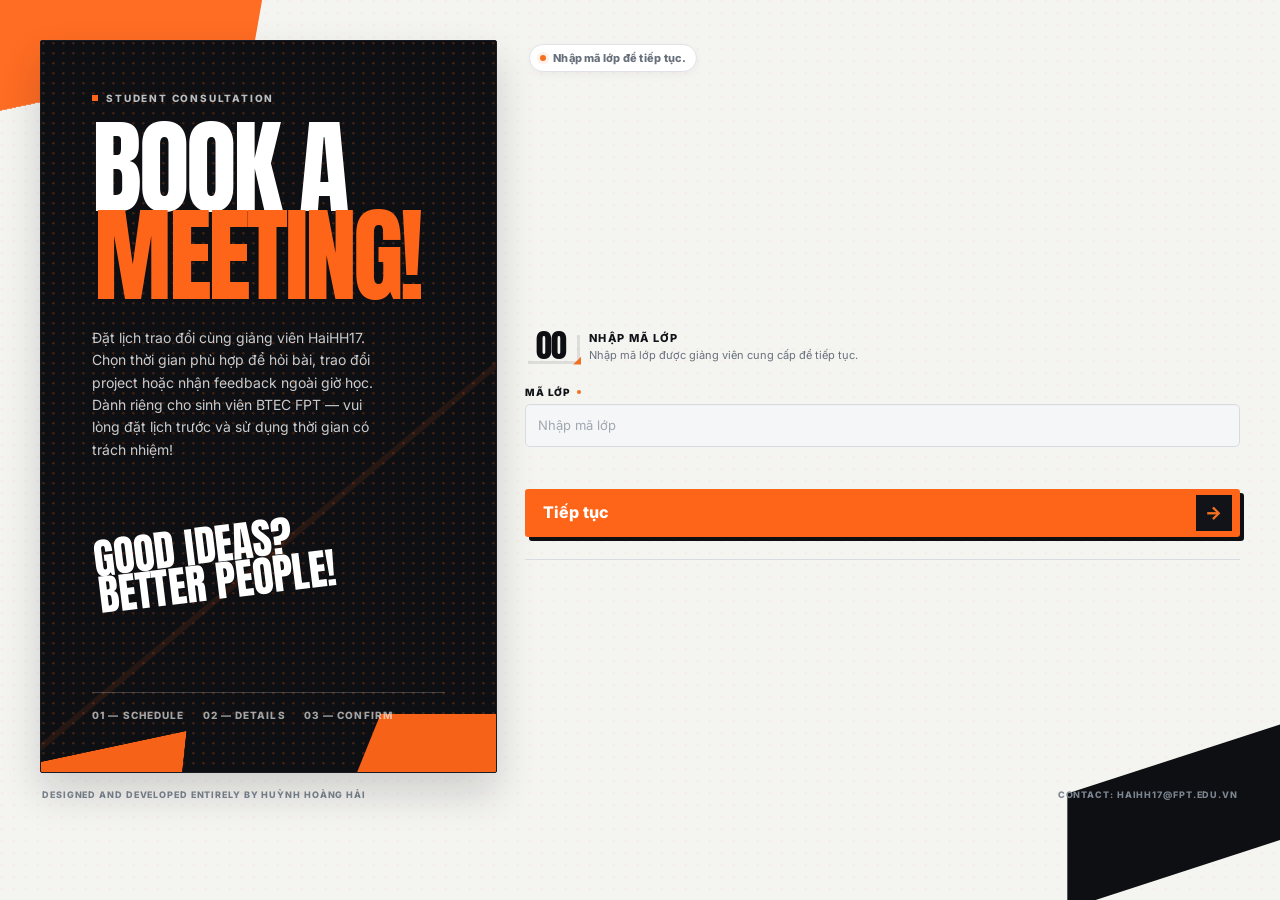
==== index.html @ ef89b845 "index.html" ====
<!DOCTYPE html>
<html lang="vi">
<head>
  <meta charset="UTF-8">
  <meta name="viewport" content="width=device-width, initial-scale=1.0">
  <title>Student Meeting Booking</title>
  <link rel="stylesheet" href="./css/style.css">
</head>

<body>
  <div class="app">
    <div class="container">

      <header class="header">
        <div class="header-main">
          <div class="eyebrow">Student Consultation</div>

          <h1 class="title">
            Book a
            <span>Meeting!</span>
          </h1>

          <p class="subtitle">
            Đặt lịch trao đổi cùng giảng viên HaiHH17.
            Chọn thời gian phù hợp để hỏi bài, trao đổi project hoặc nhận feedback ngoài giờ học.
            Dành riêng cho sinh viên BTEC FPT — vui lòng đặt lịch trước và sử dụng thời gian có trách nhiệm!
          </p>
        </div>

        <div class="header-meta">
          <span>01 — SCHEDULE</span>
          <span>02 — DETAILS</span>
          <span>03 — CONFIRM</span>
        </div>
      </header>

      <div class="status-bar">
        <div id="status" class="status-message">
          Nhập mã lớp để tiếp tục.
        </div>

        <div id="error" class="error hidden"></div>
      </div>

      <section id="classGate" class="section">
        <div class="section-heading">
          <div class="section-number">00</div>

          <div>
            <div class="section-label">Nhập mã lớp</div>
            <div class="section-helper">
              Nhập mã lớp được giảng viên cung cấp để tiếp tục.
            </div>
          </div>
        </div>

        <form id="classCodeForm">
          <div class="form-group">
            <label for="classCodeInput">Mã lớp</label>

            <input
              id="classCodeInput"
              type="text"
              placeholder="Nhập mã lớp"
              autocomplete="off"
              autocapitalize="characters"
              spellcheck="false"
              required
            >

            <div
              id="classCodeError"
              class="field-error"
            ></div>
          </div>

          <button
            id="classCodeButton"
            class="confirm-button"
            type="submit"
          >
            Tiếp tục
            <span aria-hidden="true">→</span>
          </button>
        </form>
      </section>

      <main class="booking-flow hidden">

        <section class="section">
          <div class="section-heading">
            <div class="section-number">01</div>

            <div>
              <div class="section-label">Chọn tháng</div>
              <div class="section-helper">
                Chọn tháng bạn muốn đặt lịch.
              </div>
            </div>
          </div>

          <div id="monthOptions" class="options"></div>
        </section>

        <section id="weekdaySection" class="section hidden">
          <div class="section-heading">
            <div class="section-number">02</div>

            <div>
              <div class="section-label">Chọn thứ</div>
              <div class="section-helper">
                Chọn ngày trong tuần phù hợp.
              </div>
            </div>
          </div>

          <div id="weekdayOptions" class="options"></div>
        </section>

        <section id="dateSection" class="section hidden">
          <div class="section-heading">
            <div class="section-number">03</div>

            <div>
              <div class="section-label">Chọn ngày</div>
              <div class="section-helper">
                Chọn ngày meeting.
              </div>
            </div>
          </div>

          <div id="dateOptions" class="dates"></div>
        </section>

        <section id="timeSection" class="section hidden">
          <div class="section-heading">
            <div class="section-number">04</div>

            <div>
              <div class="section-label">Chọn khung giờ</div>
              <div class="section-helper">
                Chọn một khung giờ còn trống.
              </div>
            </div>
          </div>

          <div id="timeOptions" class="times"></div>
        </section>

        <section
          id="summarySection"
          class="section summary-section hidden"
        >
          <div class="section-heading">
            <div class="section-number">✓</div>

            <div>
              <div class="section-label">Xác nhận thời gian</div>
              <div class="section-helper">
                Kiểm tra lại lịch trước khi tiếp tục.
              </div>
            </div>
          </div>

          <div class="summary summary-highlight">
            <div class="summary-title">
              Lịch meeting đã chọn
            </div>

            <div
              id="summaryValue"
              class="summary-value"
            ></div>
          </div>
        </section>

        <section id="studentSection" class="section hidden">
          <div class="section-heading">
            <div class="section-number">05</div>

            <div>
              <div class="section-label">Thông tin của bạn</div>
              <div class="section-helper">
                Điền thông tin để xác nhận booking.
              </div>
            </div>
          </div>

          <form id="bookingForm">

            <div class="form-group">
              <label for="studentName">Họ và tên</label>

              <input
                id="studentName"
                name="studentName"
                type="text"
                placeholder="Nhập họ và tên"
                autocomplete="name"
                required
              >

              <div
                id="nameError"
                class="field-error"
              ></div>
            </div>

            <div class="form-group">
              <label for="studentMssv">MSSV</label>

              <input
                id="studentMssv"
                name="studentMssv"
                type="text"
                placeholder="Nhập mã số sinh viên"
                autocomplete="off"
                required
              >

              <div
                id="mssvError"
                class="field-error"
              ></div>
            </div>

            <div class="form-group">
              <label for="studentEmail">Email</label>

              <input
                id="studentEmail"
                name="studentEmail"
                type="email"
                placeholder="example@email.com"
                autocomplete="email"
                required
              >

              <div
                id="emailError"
                class="field-error"
              ></div>
            </div>

            <div class="form-group">
              <label for="studentTopic">
                Bạn muốn trao đổi gì?
              </label>

              <textarea
                id="studentTopic"
                name="studentTopic"
                rows="4"
                placeholder="Ví dụ: Em muốn hỏi về concept, layout hoặc feedback Assignment 2."
                required
              ></textarea>

              <div
                id="topicError"
                class="field-error"
              ></div>
            </div>

<details id="privacyNotice" class="privacy-notice">
  <summary>
    Đọc Thông báo quyền riêng tư
  </summary>

  <div class="privacy-notice-content">
    <p>
      <strong>Người chịu trách nhiệm:</strong>
      Huỳnh Hoàng Hải
    </p>

    <p>
      <strong>Email:</strong>
      HaiHH17@fe.edu.vn
    </p>

    <p>
      <strong>Mục đích:</strong>
      Tiếp nhận, quản lý và thực hiện lịch trao đổi học thuật.
    </p>

    <p>
      <strong>Dữ liệu xử lý:</strong>
      Họ tên, MSSV, email, nội dung trao đổi,
      thông tin lịch hẹn và dữ liệu booking liên quan.
    </p>

    <p>
      <strong>Nền tảng:</strong>
      GitHub Pages, Google Apps Script,
      Google Sheets, Google Calendar và Google Meet.
    </p>

    <p>
      <strong>Thời hạn lưu trữ:</strong>
      06 tháng kể từ thời điểm meeting kết thúc
      hoặc booking bị hủy.
    </p>

    <p>
      Sinh viên có quyền yêu cầu truy cập,
      chỉnh sửa, xóa hoặc thực hiện các quyền
      dữ liệu cá nhân theo quy định pháp luật.
    </p>

    <p>
      Liên hệ:
      <a href="mailto:HaiHH17@fe.edu.vn">
        HaiHH17@fe.edu.vn
      </a>
    </p>
  </div>
</details>

<div class="consent-group">

  <label for="processingConsent">
    <input
      type="checkbox"
      id="processingConsent"
      name="processingConsent"
      required
    >

    Em đã đọc Thông báo quyền riêng tư và
    đồng ý để thầy Hải xử lý dữ liệu
    cá nhân nhằm tiếp nhận, quản lý và thực hiện
    yêu cầu đặt lịch.
  </label>

  <div
    id="processingConsentError"
    class="field-error"
  ></div>

  <label for="calendarInviteConsent">
    <input
      type="checkbox"
      id="calendarInviteConsent"
      name="calendarInviteConsent"
    >

    Em đồng ý nhận email lời mời lịch họp
    qua Google Calendar.
    (Không bắt buộc)
  </label>

</div>

            <button
              id="confirmButton"
              class="confirm-button"
              type="submit"
              disabled
            >
              Xác nhận booking
              <span aria-hidden="true">→</span>
            </button>

            <div
              id="formMessage"
              class="form-message"
            ></div>
          </form>
        </section>

      </main>

      <footer class="page-footer">
        <span>
          Designed and developed entirely by Huỳnh Hoàng Hải
        </span>

        <span>
          Contact: HaiHH17@fpt.edu.vn
        </span>
      </footer>

    </div>
  </div>

  <script src="./js/api.js"></script>
  <script src="./js/app.js"></script>
</body>
</html>
---- css/style.css ----
@import url("https://fonts.googleapis.com/css2?family=Anton&family=Inter:wght@400;500;600;700;800&display=swap");

:root {
  --font-body: "Inter", Arial, Helvetica, sans-serif;
  --font-display: "Anton", Impact, "Arial Narrow Bold", Arial, sans-serif;
}

body {
  font-family: var(--font-body) !important;
  font-synthesis: none;
}

.header .title,
.header .subtitle::after,
.section-number,
.success-hero::after,
.success-title {
  font-family: var(--font-display) !important;
  font-synthesis: none;
}

.header .title {
  font-weight: 400 !important;
  font-stretch: normal;
}

.header .subtitle::after,
.success-hero::after,
.success-title {
  font-weight: 400 !important;
  font-stretch: normal;
}

* {
  box-sizing: border-box;
}

:root {
  --bg: #f4f4f1;
  --surface: #ffffff;
  --surface-soft: #f0f1f2;
  --text: #171b22;
  --text-strong: #111318;
  --muted: #68707c;
  --border: #dfe3e8;
  --border-strong: #b9c0c9;
  --primary: #f36f21;
  --primary-dark: #d95b12;
  --primary-soft: #fff1e7;
  --success: #16805b;
  --danger: #b42318;
  --radius-sm: 8px;
  --radius-md: 12px;
  --radius-lg: 16px;
  --shadow-sm: 0 2px 10px rgba(17, 19, 24, 0.05);
}

html {
  min-width: 320px;
  scroll-behavior: smooth;
}

body {
  margin: 0;
  min-width: 320px;
  font-family: Arial, Helvetica, sans-serif;
  background: var(--bg);
  color: var(--text);
  -webkit-font-smoothing: antialiased;
  text-rendering: optimizeLegibility;
}

button,
input,
textarea {
  font: inherit;
}

button,
a {
  -webkit-tap-highlight-color: transparent;
}

.app {
  min-height: 100vh;
  padding: clamp(28px, 5vw, 56px) 20px;
}

.container {
  width: min(760px, 100%);
  margin: 0 auto;
}

.header {
  margin-bottom: 28px;
}

.eyebrow {
  display: inline-flex;
  align-items: center;
  gap: 8px;
  margin-bottom: 8px;
  font-size: 11px;
  font-weight: 800;
  letter-spacing: 0.14em;
  line-height: 1.2;
  text-transform: uppercase;
  color: var(--muted);
}

.eyebrow::before {
  content: "";
  width: 7px;
  height: 7px;
  display: inline-block;
  background: var(--primary);
}

.title {
  margin: 0;
  max-width: 12ch;
  font-size: clamp(32px, 5vw, 48px);
  line-height: 0.98;
  font-weight: 850;
  letter-spacing: -0.035em;
  color: var(--text-strong);
}

.subtitle {
  margin: 12px 0 0;
  max-width: 680px;
  color: var(--muted);
  font-size: clamp(14px, 2vw, 16px);
  line-height: 1.55;
}

.loading,
.error,
.empty {
  color: var(--muted);
}

#status:not(.hidden) {
  margin-bottom: 14px;
  font-size: 14px;
  font-weight: 650;
}

#error,
.error {
  color: var(--danger);
}

.section {
  position: relative;
  background: var(--surface);
  border: 1px solid var(--border);
  border-radius: var(--radius-lg);
  padding: clamp(18px, 3vw, 24px);
  margin-bottom: 14px;
  box-shadow: var(--shadow-sm);
  overflow: hidden;
}

.section::after {
  content: "";
  position: absolute;
  top: 0;
  right: 0;
  width: 54px;
  height: 4px;
  background: var(--primary);
  transform: skewX(-28deg);
  transform-origin: top right;
}

.section-label {
  margin-bottom: 14px;
  font-size: 12px;
  font-weight: 800;
  line-height: 1.2;
  text-transform: uppercase;
  letter-spacing: 0.1em;
  color: var(--text-strong);
}

.options {
  display: flex;
  flex-wrap: wrap;
  gap: 8px;
}

.option {
  min-height: 44px;
  border: 1px solid var(--border);
  background: var(--surface);
  color: var(--text);
  border-radius: var(--radius-sm);
  padding: 10px 14px;
  cursor: pointer;
  font-size: 14px;
  font-weight: 650;
  line-height: 1.2;
  transition: 160ms ease;
}

.option:hover:not(:disabled),
.date-card:hover,
.time-card:hover {
  border-color: var(--primary);
  transform: translateY(-1px);
}

.option.active,
.date-card.active {
  background: var(--primary);
  color: #fff;
  border-color: var(--primary);
  box-shadow: 3px 3px 0 rgba(17, 19, 24, 0.18);
}

.option.active:hover,
.date-card.active:hover {
  background: var(--primary-dark);
  color: #fff;
}

.option:disabled {
  opacity: 0.35;
  cursor: not-allowed;
}

.dates {
  display: grid;
  grid-template-columns: repeat(auto-fit, minmax(92px, 1fr));
  gap: 8px;
}

.date-card {
  min-height: 88px;
  width: 100%;
  border: 1px solid var(--border);
  background: var(--surface);
  color: var(--text);
  border-radius: var(--radius-md);
  padding: 13px 10px;
  cursor: pointer;
  text-align: center;
  transition: 160ms ease;
}

.date-number {
  font-size: 24px;
  font-weight: 850;
  line-height: 1;
}

.date-month {
  margin-top: 6px;
  font-size: 11px;
  line-height: 1.2;
  opacity: 0.72;
}

.times {
  display: grid;
  gap: 8px;
}

.time-card {
  width: 100%;
  min-height: 70px;
  display: flex;
  align-items: center;
  justify-content: space-between;
  gap: 16px;
  text-align: left;
  border: 1px solid var(--border);
  background: var(--surface);
  color: var(--text);
  border-radius: var(--radius-md);
  padding: 14px 16px;
  cursor: pointer;
  transition: 160ms ease;
}

.time-card.active {
  border-color: var(--primary);
  background: var(--primary-soft);
  box-shadow: inset 4px 0 0 var(--primary);
}

.time-label {
  font-size: 15px;
  font-weight: 800;
}

.time-status {
  margin-top: 4px;
  font-size: 12px;
  color: var(--success);
  font-weight: 650;
}

.time-card.active .time-status {
  color: var(--primary-dark);
}

.summary {
  position: relative;
  background: var(--surface-soft);
  border: 1px solid transparent;
  border-radius: var(--radius-md);
  padding: 14px 16px;
  margin-bottom: 10px;
}

.summary:last-child {
  margin-bottom: 0;
}

.summary-title {
  margin-bottom: 5px;
  font-size: 11px;
  font-weight: 750;
  letter-spacing: 0.06em;
  text-transform: uppercase;
  color: var(--muted);
}

.summary-value {
  font-weight: 800;
  color: var(--text-strong);
}

.form-group {
  margin-bottom: 18px;
}

.form-group:last-child {
  margin-bottom: 0;
}

.form-group label {
  display: block;
  margin-bottom: 8px;
  font-size: 13px;
  font-weight: 750;
  color: var(--text-strong);
}

.form-group input,
.form-group textarea {
  width: 100%;
  border: 1px solid var(--border);
  background: #fff;
  color: var(--text);
  border-radius: var(--radius-md);
  padding: 13px 14px;
  font: inherit;
  line-height: 1.45;
  outline: none;
  transition: 160ms ease;
}

.form-group input:hover,
.form-group textarea:hover {
  border-color: var(--border-strong);
}

.form-group input:focus,
.form-group textarea:focus {
  border-color: var(--primary);
  box-shadow: 0 0 0 3px rgba(243, 111, 33, 0.12);
}

.form-group input::placeholder,
.form-group textarea::placeholder {
  color: #9aa1ac;
}

.form-group textarea {
  resize: vertical;
  min-height: 110px;
}

.field-error {
  min-height: 18px;
  margin-top: 5px;
  font-size: 12px;
  line-height: 1.4;
  color: var(--danger);
}

.confirm-button {
  width: 100%;
  min-height: 48px;
  display: inline-flex;
  align-items: center;
  justify-content: center;
  gap: 8px;
  border: 0;
  border-radius: var(--radius-sm);
  padding: 13px 18px;
  background: var(--primary);
  color: #fff;
  font-weight: 800;
  line-height: 1.2;
  cursor: pointer;
  box-shadow: 3px 3px 0 rgba(17, 19, 24, 0.18);
  transition: 160ms ease;
}

.confirm-button:hover:not(:disabled) {
  background: var(--primary-dark);
  transform: translate(-1px, -1px);
  box-shadow: 5px 5px 0 rgba(17, 19, 24, 0.18);
}

.confirm-button:active:not(:disabled) {
  transform: translate(1px, 1px);
  box-shadow: 1px 1px 0 rgba(17, 19, 24, 0.18);
}

.confirm-button:disabled {
  opacity: 0.38;
  cursor: not-allowed;
  box-shadow: none;
}

.form-message {
  margin-top: 10px;
  font-size: 12px;
  line-height: 1.5;
  color: var(--muted);
}

.hidden {
  display: none !important;
}

.option:focus-visible,
.date-card:focus-visible,
.time-card:focus-visible,
.confirm-button:focus-visible {
  outline: 3px solid rgba(243, 111, 33, 0.24);
  outline-offset: 2px;
}

@media (max-width: 760px) {
  .app {
    padding: 28px 16px 40px;
  }

  .container {
    width: min(100%, 680px);
  }

  .header {
    margin-bottom: 22px;
  }

  .section::after {
    width: 42px;
  }

  .options {
    gap: 7px;
  }

  .option {
    min-height: 42px;
    padding: 10px 13px;
  }
}

@media (max-width: 600px) {
  .app {
    padding: 22px 12px 32px;
  }

  .header {
    margin-bottom: 18px;
  }

  .eyebrow {
    font-size: 10px;
    letter-spacing: 0.12em;
  }

  .title {
    max-width: 11ch;
    font-size: clamp(30px, 10vw, 38px);
    line-height: 0.96;
  }

  .subtitle {
    margin-top: 10px;
    font-size: 14px;
  }

  .section {
    padding: 16px;
    border-radius: 14px;
  }

  .section-label {
    margin-bottom: 12px;
    font-size: 11px;
  }

  .option {
    min-height: 42px;
    padding: 10px 12px;
    font-size: 13px;
  }

  .dates {
    grid-template-columns: repeat(auto-fit, minmax(82px, 1fr));
    gap: 7px;
  }

  .date-card {
    min-height: 82px;
    padding: 12px 8px;
  }

  .date-number {
    font-size: 22px;
  }

  .time-card {
    min-height: 66px;
    padding: 13px 14px;
  }

  .time-label {
    font-size: 14px;
  }

  .time-status {
    font-size: 11px;
  }

  .summary {
    padding: 13px 14px;
  }

  .form-group {
    margin-bottom: 16px;
  }

  .form-group input,
  .form-group textarea {
    padding: 12px 13px;
    font-size: 14px;
  }

  .confirm-button {
    min-height: 46px;
    padding: 12px 14px;
    font-size: 14px;
  }
}

@media (max-width: 380px) {
  .app {
    padding: 18px 10px 28px;
  }

  .section {
    padding: 14px;
  }

  .option {
    width: 100%;
    min-width: 0;
  }

  .dates {
    grid-template-columns: repeat(2, minmax(0, 1fr));
  }

  .title {
    font-size: 31px;
  }
}

@media (prefers-reduced-motion: reduce) {
  *,
  *::before,
  *::after {
    scroll-behavior: auto !important;
    transition: none !important;
  }
}

.header {
  position: relative;
  display: flex;
  flex-direction: column;
  justify-content: space-between;
  min-height: 250px;
  margin-bottom: 14px;
  padding: clamp(26px, 5vw, 42px);
  border-radius: var(--radius-lg);
  background: #111318;
  color: #ffffff;
  overflow: hidden;
  box-shadow: var(--shadow-sm);
}

.header::before {
  content: "";
  position: absolute;
  inset: auto -40px -70px auto;
  width: 240px;
  height: 180px;
  background: var(--primary);
  clip-path: polygon(35% 0, 100% 0, 100% 100%, 0 100%);
  opacity: 0.96;
}

.header::after {
  content: "";
  position: absolute;
  top: 18px;
  right: 18px;
  width: 80px;
  height: 8px;
  background: var(--primary);
  transform: skewX(-28deg);
}

.header-main,
.header-meta {
  position: relative;
  z-index: 1;
}

.header .eyebrow {
  color: #b8bec8;
}

.header .eyebrow::before {
  background: var(--primary);
}

.header .title {
  max-width: 8ch;
  margin-top: 8px;
  color: #ffffff;
  font-size: clamp(46px, 8vw, 80px);
  line-height: 0.88;
  letter-spacing: -0.05em;
  text-transform: uppercase;
}

.header .title span {
  color: var(--primary);
}

.header .subtitle {
  max-width: 610px;
  margin-top: 18px;
  color: #d9dde3;
}

.header-meta {
  display: flex;
  flex-wrap: wrap;
  gap: 8px 18px;
  margin-top: 26px;
  padding-top: 15px;
  border-top: 1px solid rgba(255, 255, 255, 0.16);
  color: #9ea5b0;
  font-size: 10px;
  font-weight: 800;
  letter-spacing: 0.11em;
}

.status-bar {
  min-height: 28px;
  display: flex;
  align-items: center;
  margin: 0 2px 12px;
  padding: 0 2px;
}

.status-message {
  color: var(--muted);
  font-size: 12px;
  font-weight: 650;
}

.booking-flow {
  display: grid;
  gap: 12px;
}

.section {
  margin-bottom: 0;
}

.section-heading {
  display: flex;
  align-items: flex-start;
  gap: 13px;
  margin-bottom: 17px;
}

.section-number {
  flex: 0 0 auto;
  min-width: 46px;
  height: 46px;
  display: inline-flex;
  align-items: center;
  justify-content: center;
  background: #111318;
  color: var(--primary);
  font-size: 14px;
  font-weight: 900;
  line-height: 1;
  border-radius: 6px;
}

.section-label {
  margin-bottom: 3px;
}

.section-helper {
  color: var(--muted);
  font-size: 12px;
  line-height: 1.45;
}

.summary-section {
  background: #111318;
  border-color: #111318;
  color: #ffffff;
}

.summary-section .section-number {
  background: var(--primary);
  color: #ffffff;
}

.summary-section .section-label,
.summary-section .section-helper {
  color: #ffffff;
}

.summary-section .section-helper {
  opacity: 0.7;
}

.summary-highlight {
  background: #23262d;
  color: #ffffff;
  border-color: rgba(255, 255, 255, 0.08);
}

.summary-highlight .summary-title {
  color: #aab0ba;
}

.summary-highlight .summary-value {
  color: #ffffff;
}

.form-group + .form-group {
  margin-top: 2px;
}

.confirm-button span {
  font-size: 18px;
  line-height: 1;
}

.page-footer {
  display: flex;
  align-items: center;
  justify-content: space-between;
  gap: 12px;
  padding: 14px 2px 0;
  color: #8c939d;
  font-size: 10px;
  font-weight: 750;
  letter-spacing: 0.08em;
  text-transform: uppercase;
}

@media (min-width: 900px) {

  .app {
    padding:
      clamp(38px, 5vw, 64px)
      24px;
  }

  .container {
    width:
      min(880px, 100%);
  }

  .booking-flow {
    gap: 14px;
  }

  .section {
    padding:
      26px 28px;
  }

}

@media (max-width: 600px) {

  .header {
    min-height: 220px;
    padding: 22px 20px 20px;
  }

  .header::before {
    width: 150px;
    height: 120px;
    right: -30px;
    bottom: -48px;
  }

  .header::after {
    top: 14px;
    right: 14px;
    width: 52px;
    height: 6px;
  }

  .header .title {
    font-size: clamp(44px, 15vw, 60px);
  }

  .header .subtitle {
    max-width: 92%;
    margin-top: 14px;
  }

  .header-meta {
    gap: 7px 12px;
    margin-top: 20px;
    padding-top: 12px;
    font-size: 8px;
  }

  .status-bar {
    margin-bottom: 10px;
  }

  .section-heading {
    gap: 10px;
    margin-bottom: 14px;
  }

  .section-number {
    min-width: 40px;
    height: 40px;
    font-size: 12px;
  }

  .section-helper {
    font-size: 11px;
  }

  .page-footer {
    flex-direction: column;
    align-items: flex-start;
    padding-top: 10px;
  }

}

@media (max-width: 380px) {

  .header {
    padding:
      20px 16px;
  }

  .header .title {
    font-size: 43px;
  }

  .section-heading {
    gap: 8px;
  }

  .section-number {
    min-width: 36px;
    height: 36px;
  }

}

:root {
  --shadow-card: 0 2px 0 rgba(17, 19, 24, 0.05), 0 10px 24px rgba(17, 19, 24, 0.04);
  --shadow-active: 4px 4px 0 rgba(17, 19, 24, 0.16);
  --shadow-button: 4px 4px 0 #111318;
}

.status-bar {
  min-height: 32px;
}

#status:not(.hidden) {
  display: inline-flex;
  align-items: center;
  min-height: 28px;
  padding: 5px 10px;
  border: 1px solid var(--border);
  border-radius: 999px;
  background: var(--surface);
  color: var(--muted);
  font-size: 11px;
  font-weight: 800;
  letter-spacing: 0.02em;
}

#status:not(.hidden)::before {
  content: "";
  width: 6px;
  height: 6px;
  margin-right: 7px;
  border-radius: 50%;
  background: var(--primary);
  box-shadow: 0 0 0 3px var(--primary-soft);
}

#error:not(.hidden) {
  display: inline-flex;
  align-items: center;
  min-height: 28px;
  margin-left: 8px;
  padding: 5px 10px;
  border: 1px solid rgba(180, 35, 24, 0.20);
  border-radius: 999px;
  background: #fff5f4;
  font-size: 11px;
  font-weight: 750;
}

.section {
  box-shadow: var(--shadow-card);
  transition: border-color 180ms ease, box-shadow 180ms ease, transform 180ms ease;
}

.section:hover {
  border-color: #d5d9de;
}

.section::after {
  width: 62px;
  height: 5px;
}

.section-heading {
  position: relative;
}

.section-number {
  position: relative;
  border-radius: 4px;
  box-shadow: 3px 3px 0 rgba(17, 19, 24, 0.10);
}

.section-number::after {
  content: "";
  position: absolute;
  right: -4px;
  bottom: -4px;
  width: 8px;
  height: 8px;
  background: var(--primary);
  clip-path: polygon(100% 0, 100% 100%, 0 100%);
}

.summary-section .section-number::after {
  background: #ffffff;
}

.section-label {
  letter-spacing: 0.12em;
}

.section-helper {
  max-width: 560px;
}

.options {
  gap: 9px;
}

.option {
  position: relative;
  overflow: hidden;
  border-color: #d8dde2;
  background: linear-gradient(180deg, #ffffff 0%, #fbfbfb 100%);
  border-radius: 7px;
  box-shadow: 0 1px 0 rgba(17, 19, 24, 0.03);
  letter-spacing: 0.01em;
}

.option::before {
  content: "";
  position: absolute;
  left: 0;
  top: 0;
  bottom: 0;
  width: 0;
  background: var(--primary);
  transition: width 150ms ease;
}

.option:hover:not(:disabled) {
  border-color: var(--primary);
  background: var(--primary-soft);
  transform: translate(-1px, -1px);
  box-shadow: 2px 2px 0 rgba(17, 19, 24, 0.10);
}

.option:hover:not(:disabled)::before {
  width: 3px;
}

.option.active {
  position: relative;
  background: var(--primary);
  border-color: var(--primary);
  color: #ffffff;
  box-shadow: var(--shadow-active);
  transform: translate(-1px, -1px);
}

.option.active::before {
  width: 4px;
  background: #ffffff;
}

.option.active::after {
  content: "✓";
  position: absolute;
  top: 50%;
  right: 9px;
  transform: translateY(-50%);
  font-size: 11px;
  font-weight: 900;
  opacity: 0.9;
}

.option.active:hover {
  background: var(--primary-dark);
  transform: translate(-1px, -1px);
}

.dates {
  grid-template-columns: repeat(auto-fit, minmax(104px, 1fr));
  gap: 9px;
}

.date-card {
  position: relative;
  overflow: hidden;
  min-height: 94px;
  border-color: #d8dde2;
  border-radius: 8px;
  background: linear-gradient(180deg, #ffffff 0%, #fafafa 100%);
  box-shadow: 0 1px 0 rgba(17, 19, 24, 0.03);
}

.date-card::before {
  content: "";
  position: absolute;
  top: 0;
  left: 0;
  width: 5px;
  height: 0;
  background: var(--primary);
  transition: height 160ms ease;
}

.date-card:hover {
  border-color: var(--primary);
  background: var(--primary-soft);
  transform: translate(-1px, -1px);
  box-shadow: 2px 2px 0 rgba(17, 19, 24, 0.10);
}

.date-card:hover::before {
  height: 100%;
}

.date-card.active {
  background: var(--primary);
  border-color: var(--primary);
  color: #ffffff;
  box-shadow: var(--shadow-active);
  transform: translate(-1px, -1px);
}

.date-card.active::before {
  height: 100%;
  background: #ffffff;
}

.date-card.active::after {
  content: "✓";
  position: absolute;
  top: 8px;
  right: 9px;
  font-size: 11px;
  font-weight: 900;
}

.date-card.active:hover {
  background: var(--primary-dark);
}

.date-number {
  letter-spacing: -0.04em;
}

.date-month {
  font-weight: 750;
  letter-spacing: 0.04em;
  text-transform: uppercase;
}

.time-card {
  position: relative;
  overflow: hidden;
  min-height: 74px;
  border-color: #d8dde2;
  border-radius: 8px;
  background: linear-gradient(180deg, #ffffff 0%, #fafafa 100%);
  box-shadow: 0 1px 0 rgba(17, 19, 24, 0.03);
}

.time-card::before {
  content: "";
  position: absolute;
  left: 0;
  top: 0;
  bottom: 0;
  width: 0;
  background: var(--primary);
  transition: width 150ms ease;
}

.time-card::after {
  content: "→";
  color: #a0a7b1;
  font-size: 17px;
  font-weight: 900;
  transition: transform 150ms ease, color 150ms ease;
}

.time-card:hover {
  border-color: var(--primary);
  background: var(--primary-soft);
  transform: translate(-1px, -1px);
  box-shadow: 2px 2px 0 rgba(17, 19, 24, 0.10);
}

.time-card:hover::before {
  width: 4px;
}

.time-card:hover::after {
  color: var(--primary-dark);
  transform: translateX(2px);
}

.time-card.active {
  background: var(--primary);
  border-color: var(--primary);
  color: #ffffff;
  box-shadow: var(--shadow-active);
  transform: translate(-1px, -1px);
}

.time-card.active::before {
  width: 5px;
  background: #ffffff;
}

.time-card.active::after {
  color: #ffffff;
  transform: translateX(2px);
}

.time-card.active .time-status {
  color: #ffffff;
}

.time-label {
  font-size: 16px;
  letter-spacing: -0.015em;
}

.time-status {
  display: inline-flex;
  align-items: center;
  gap: 6px;
}

.time-status::before {
  content: "";
  width: 6px;
  height: 6px;
  border-radius: 50%;
  background: currentColor;
  opacity: 0.75;
}

.summary-highlight {
  border-radius: 8px;
  box-shadow: inset 4px 0 0 var(--primary);
}

.summary-value {
  font-size: clamp(15px, 2vw, 17px);
  line-height: 1.45;
}

.form-group {
  margin-bottom: 19px;
}

.form-group label {
  display: inline-flex;
  align-items: center;
  gap: 6px;
  margin-bottom: 7px;
  font-size: 11px;
  font-weight: 850;
  letter-spacing: 0.08em;
  text-transform: uppercase;
}

.form-group label::after {
  content: "";
  width: 4px;
  height: 4px;
  border-radius: 50%;
  background: var(--primary);
}

.form-group input,
.form-group textarea {
  border-color: #d7dce1;
  background: #fbfbfb;
  border-radius: 8px;
  box-shadow: inset 0 1px 0 rgba(17, 19, 24, 0.02);
  transition: border-color 160ms ease, background 160ms ease, box-shadow 160ms ease, transform 160ms ease;
}

.form-group input:hover,
.form-group textarea:hover {
  border-color: #c8ced6;
  background: #ffffff;
}

.form-group input:focus,
.form-group textarea:focus {
  border-color: var(--primary);
  background: #ffffff;
  box-shadow: 0 0 0 3px rgba(243, 111, 33, 0.12), 3px 3px 0 rgba(17, 19, 24, 0.06);
  transform: translate(-1px, -1px);
}

.form-group input::placeholder,
.form-group textarea::placeholder {
  color: #a1a8b2;
  opacity: 1;
}

.field-error:not(:empty) {
  display: flex;
  align-items: flex-start;
  gap: 6px;
  margin-top: 7px;
  font-weight: 700;
}

.field-error:not(:empty)::before {
  content: "!";
  flex: 0 0 auto;
  width: 16px;
  height: 16px;
  display: inline-flex;
  align-items: center;
  justify-content: center;
  border-radius: 50%;
  background: var(--danger);
  color: #ffffff;
  font-size: 10px;
  font-weight: 900;
  line-height: 1;
}

.confirm-button {
  position: relative;
  overflow: hidden;
  min-height: 52px;
  justify-content: space-between;
  padding: 0 8px 0 18px;
  border-radius: 7px;
  background: var(--primary);
  box-shadow: var(--shadow-button);
  letter-spacing: 0.01em;
}

.confirm-button::before {
  content: "";
  position: absolute;
  inset: 0 auto 0 0;
  width: 0;
  background: rgba(255, 255, 255, 0.10);
  transition: width 170ms ease;
}

.confirm-button:hover:not(:disabled)::before {
  width: 100%;
}

.confirm-button span {
  position: relative;
  z-index: 1;
  width: 36px;
  height: 36px;
  display: inline-flex;
  align-items: center;
  justify-content: center;
  background: #111318;
  color: var(--primary);
  font-size: 18px;
  transition: transform 160ms ease;
}

.confirm-button:hover:not(:disabled) {
  background: var(--primary-dark);
  transform: translate(-2px, -2px);
  box-shadow: 6px 6px 0 #111318;
}

.confirm-button:hover:not(:disabled) span {
  transform: translateX(2px);
}

.confirm-button:active:not(:disabled) {
  transform: translate(1px, 1px);
  box-shadow: 2px 2px 0 #111318;
}

.confirm-button:disabled {
  background: #b9bec5;
  color: #f7f7f7;
}

.confirm-button:disabled span {
  background: #8e949d;
  color: #dfe3e8;
}

.form-message {
  min-height: 18px;
  font-weight: 650;
}

.page-footer {
  padding-top: 18px;
}

@media (hover: none) {
  .section:hover {
    border-color: var(--border);
  }

  .option:hover:not(:disabled),
  .date-card:hover,
  .time-card:hover,
  .confirm-button:hover:not(:disabled) {
    transform: none;
    box-shadow: none;
  }
}

@media (max-width: 600px) {
  #status:not(.hidden),
  #error:not(.hidden) {
    font-size: 10px;
  }

  .dates {
    grid-template-columns: repeat(2, minmax(0, 1fr));
  }

  .date-card {
    min-height: 88px;
  }

  .time-card {
    min-height: 68px;
  }

  .confirm-button {
    min-height: 50px;
  }
}

@media (max-width: 380px) {
  .options {
    display: grid;
    grid-template-columns: 1fr;
  }

  .option {
    width: 100%;
  }

  .date-card.active,
  .option.active,
  .time-card.active {
    box-shadow: 3px 3px 0 rgba(17, 19, 24, 0.14);
  }
}

:root {
  --motion-fast: 140ms;
  --motion-med: 220ms;
  --motion-slow: 420ms;
  --ease-out: cubic-bezier(0.22, 1, 0.36, 1);
  --ease-snap: cubic-bezier(0.34, 1.56, 0.64, 1);
}

.header {
  animation: step4-header-in var(--motion-slow) var(--ease-out) both;
}

.status-bar {
  animation: step4-fade-up 360ms var(--ease-out) 70ms both;
}

.booking-flow > .section:not(.hidden) {
  animation: step4-section-in 380ms var(--ease-out) both;
}

.booking-flow > .section:nth-child(2):not(.hidden) { animation-delay: 45ms; }
.booking-flow > .section:nth-child(3):not(.hidden) { animation-delay: 90ms; }
.booking-flow > .section:nth-child(4):not(.hidden) { animation-delay: 135ms; }
.booking-flow > .section:nth-child(5):not(.hidden) { animation-delay: 180ms; }
.booking-flow > .section:nth-child(6):not(.hidden) { animation-delay: 225ms; }

.section:not(.hidden) .section-number {
  animation: step4-number-in 360ms var(--ease-snap) both;
}

.summary-section:not(.hidden) .summary-highlight {
  animation: step4-summary-in 400ms var(--ease-out) 80ms both;
}

#status:not(.hidden)::before {
  animation: step4-status-pulse 1.8s ease-in-out infinite;
}

.option,
.date-card,
.time-card {
  will-change: transform;
}

.option:active:not(:disabled),
.date-card:active,
.time-card:active {
  transform: translate(0, 0) scale(0.985);
  transition-duration: 70ms;
}

.option.active,
.date-card.active,
.time-card.active {
  animation: step4-selected-pop 240ms var(--ease-snap);
}

.option.active::after,
.date-card.active::after {
  animation: step4-check-in 220ms var(--ease-snap) 35ms both;
}

.time-card.active::after {
  animation: step4-arrow-in 220ms var(--ease-out) 40ms both;
}

.form-group input,
.form-group textarea {
  will-change: border-color, box-shadow, transform;
}

.form-group input:focus,
.form-group textarea:focus {
  transition-duration: 120ms;
}

.form-group input:valid:not(:placeholder-shown),
.form-group textarea:valid:not(:placeholder-shown) {
  border-color: rgba(22, 128, 91, 0.42);
}

.confirm-button {
  will-change: transform, box-shadow;
}

.confirm-button:focus-visible {
  animation: step4-button-focus 1.2s ease-in-out infinite;
}

.confirm-button:active:not(:disabled) {
  transition-duration: 70ms;
}

.field-error:not(:empty) {
  animation: step4-error-in 220ms var(--ease-out) both;
}

.form-message:not(:empty) {
  animation: step4-fade-up 220ms var(--ease-out) both;
}

@keyframes step4-header-in {
  from {
    opacity: 0;
    transform: translateY(10px);
  }
  to {
    opacity: 1;
    transform: translateY(0);
  }
}

@keyframes step4-fade-up {
  from {
    opacity: 0;
    transform: translateY(6px);
  }
  to {
    opacity: 1;
    transform: translateY(0);
  }
}

@keyframes step4-section-in {
  from {
    opacity: 0;
    transform: translateY(10px);
  }
  to {
    opacity: 1;
    transform: translateY(0);
  }
}

@keyframes step4-number-in {
  from {
    opacity: 0;
    transform: scale(0.88) rotate(-2deg);
  }
  to {
    opacity: 1;
    transform: scale(1) rotate(0);
  }
}

@keyframes step4-summary-in {
  from {
    opacity: 0;
    transform: translateX(-6px);
  }
  to {
    opacity: 1;
    transform: translateX(0);
  }
}

@keyframes step4-selected-pop {
  0% {
    transform: translate(-1px, -1px) scale(0.985);
  }
  65% {
    transform: translate(-1px, -1px) scale(1.012);
  }
  100% {
    transform: translate(-1px, -1px) scale(1);
  }
}

@keyframes step4-check-in {
  from {
    opacity: 0;
    transform: translateY(-50%) scale(0.5);
  }
  to {
    opacity: 0.9;
    transform: translateY(-50%) scale(1);
  }
}

@keyframes step4-arrow-in {
  from {
    opacity: 0;
    transform: translateX(-3px);
  }
  to {
    opacity: 1;
    transform: translateX(2px);
  }
}

@keyframes step4-status-pulse {
  0%, 100% {
    box-shadow: 0 0 0 3px var(--primary-soft);
  }
  50% {
    box-shadow: 0 0 0 5px rgba(243, 111, 33, 0.08);
  }
}

@keyframes step4-button-focus {
  0%, 100% {
    box-shadow: 0 0 0 3px rgba(243, 111, 33, 0.24), var(--shadow-button);
  }
  50% {
    box-shadow: 0 0 0 5px rgba(243, 111, 33, 0.12), var(--shadow-button);
  }
}

@keyframes step4-error-in {
  from {
    opacity: 0;
    transform: translateY(-3px);
  }
  to {
    opacity: 1;
    transform: translateY(0);
  }
}

@media (max-width: 600px) {
  .option:active:not(:disabled),
  .date-card:active,
  .time-card:active {
    transform: scale(0.985);
  }

  .booking-flow > .section:not(.hidden) {
    animation-duration: 320ms;
  }
}

@media (prefers-reduced-motion: reduce) {
  .header,
  .status-bar,
  .booking-flow > .section:not(.hidden),
  .section:not(.hidden) .section-number,
  .summary-section:not(.hidden) .summary-highlight,
  #status:not(.hidden)::before,
  .option.active,
  .date-card.active,
  .time-card.active,
  .option.active::after,
  .date-card.active::after,
  .time-card.active::after,
  .confirm-button:focus-visible,
  .field-error:not(:empty),
  .form-message:not(:empty) {
    animation: none !important;
  }

  .option,
  .date-card,
  .time-card,
  .form-group input,
  .form-group textarea,
  .confirm-button {
    will-change: auto;
  }
}

:root {
  --demo-black: #0d0f13;
  --demo-ink: #101217;
  --demo-white: #f8f8f5;
  --demo-paper: #ffffff;
  --demo-orange: #ff6518;
  --demo-orange-dark: #e9530d;
  --demo-line: #d8dbe0;
}

body {
  background:
    radial-gradient(circle at 15% 10%, rgba(255,101,24,.055) 0 1px, transparent 1.5px) 0 0 / 12px 12px,
    var(--bg);
}

.app {
  position: relative;
  min-height: 100vh;
  padding: clamp(18px, 4vw, 40px);
  overflow-x: clip;
}

.app::before,
.app::after {
  content: "";
  position: fixed;
  z-index: -1;
  pointer-events: none;
}

.app::before {
  top: -60px;
  left: -90px;
  width: 360px;
  height: 150px;
  background: var(--demo-orange);
  transform: rotate(-12deg) skewX(-22deg);
  opacity: .95;
}

.app::after {
  right: -80px;
  bottom: 40px;
  width: 300px;
  height: 110px;
  background: var(--demo-black);
  transform: rotate(-18deg) skewX(-18deg);
}

.container {
  width: min(1220px, 100%);
  margin: 0 auto;
}

.container > .header {
  grid-area: poster;
}

.container > .status-bar {
  grid-area: status;
}

.container > .booking-flow {
  grid-area: flow;
}

.container > .page-footer {
  grid-area: footer;
}

.container {
  display: grid;
  grid-template-columns: minmax(300px, .78fr) minmax(480px, 1.22fr);
  grid-template-areas:
    "poster status"
    "poster flow"
    "footer footer";
  column-gap: clamp(16px, 2.2vw, 30px);
  row-gap: 0;
  align-items: start;
}

.header {
  position: relative;
  min-height: 700px;
  margin: 0;
  padding: clamp(34px, 4vw, 52px);
  border: 1px solid #191c22;
  border-radius: 2px;
  background:
    radial-gradient(circle at 24% 23%, rgba(255,101,24,.22) 0 1px, transparent 1.5px) 0 0 / 10px 10px,
    linear-gradient(140deg, transparent 0 63%, rgba(255,101,24,.10) 63.2% 63.7%, transparent 63.9%),
    var(--demo-black);
  box-shadow: 0 20px 40px rgba(13,15,19,.16);
  overflow: hidden;
  transform: rotate(-1.1deg);
}

.header::before {
  content: "";
  position: absolute;
  left: -35px;
  top: 120px;
  width: 260px;
  height: 74px;
  background: var(--demo-orange);
  transform: rotate(-17deg) skewX(-18deg);
  box-shadow: 220px 225px 0 -12px rgba(255,101,24,.86), -35px 420px 0 -16px rgba(255,101,24,.72);
}

.header::after {
  content: "";
  position: absolute;
  right: -40px;
  bottom: 110px;
  width: 220px;
  height: 135px;
  background: var(--demo-orange);
  transform: skewX(-22deg);
  opacity: .96;
}

.header-main,
.header-meta {
  position: relative;
  z-index: 2;
}

.header-main {
  min-height: 600px;
  display: flex;
  flex-direction: column;
}

.header .eyebrow {
  margin-bottom: 20px;
  color: rgba(255,255,255,.72);
  font-size: 10px;
  letter-spacing: .18em;
}

.header .eyebrow::before {
  width: 6px;
  height: 6px;
  background: var(--demo-orange);
}

.header .title {
  max-width: 5.6ch;
  margin-top: 0;
  color: #fff;
  font-family: Impact, Haettenschweiler, "Arial Narrow Bold", Arial, sans-serif;
  font-size: clamp(58px, 8.3vw, 104px);
  font-weight: 900;
  line-height: .84;
  letter-spacing: -.035em;
  text-transform: uppercase;
}

.header .title span {
  display: block;
  margin-left: .02em;
  color: var(--demo-orange);
}

.header .subtitle {
  max-width: 300px;
  margin-top: 28px;
  color: rgba(255,255,255,.78);
  font-size: 14px;
  line-height: 1.6;
}

.header .subtitle::after {
  content: "GOOD IDEAS?\A BETTER PEOPLE!";
  display: block;
  margin-top: 80px;
  white-space: pre;
  color: #fff;
  font-family: Impact, Haettenschweiler, "Arial Narrow Bold", Arial, sans-serif;
  font-size: clamp(29px, 3.3vw, 44px);
  line-height: .88;
  transform: rotate(-7deg);
  transform-origin: left top;
}

.header-meta {
  align-self: stretch;
  margin-top: auto;
  padding-top: 16px;
  border-top: 1px solid rgba(255,255,255,.20);
  color: rgba(255,255,255,.62);
}

.status-bar {
  min-height: 34px;
  margin: 4px 0 10px;
  padding: 0 4px;
}

.status-message {
  display: inline-flex;
  align-items: center;
  min-height: 28px;
  padding: 0 10px;
  border: 1px solid var(--demo-line);
  background: rgba(255,255,255,.82);
  border-radius: 999px;
  color: #66707c;
  font-size: 11px;
  font-weight: 700;
  box-shadow: 0 3px 10px rgba(17,19,24,.04);
}

.status-message::before {
  content: "";
  width: 7px;
  height: 7px;
  margin-right: 7px;
  border-radius: 50%;
  background: var(--demo-orange);
}

.booking-flow {
  position: relative;
  display: grid;
  gap: 0;
  padding: clamp(24px, 3.2vw, 40px);
  background: var(--demo-paper);
  border: 1px solid #d7d9dd;
  box-shadow: 14px 16px 0 rgba(13,15,19,.10), 0 20px 40px rgba(13,15,19,.08);
  transform: rotate(1deg);
}

.booking-flow::before {
  content: "";
  position: absolute;
  right: 16px;
  top: 0;
  width: 54px;
  height: 5px;
  background: var(--demo-orange);
  transform: skewX(-28deg);
}

.section,
.summary-section {
  position: relative;
  margin: 0;
  padding: 22px 0;
  background: transparent;
  border: 0;
  border-bottom: 1px solid var(--demo-line);
  border-radius: 0;
  box-shadow: none;
  overflow: visible;
}

.section:last-child {
  border-bottom: 0;
}

.section::after {
  display: none;
}

.section-heading {
  display: grid;
  grid-template-columns: 52px minmax(0, 1fr);
  gap: 12px;
  align-items: start;
  margin-bottom: 16px;
}

.section-number {
  min-width: 0;
  height: auto;
  padding: 0;
  background: transparent;
  color: var(--demo-black);
  font-family: Impact, Haettenschweiler, "Arial Narrow Bold", Arial, sans-serif;
  font-size: 32px;
  line-height: .9;
  letter-spacing: -.02em;
  border-radius: 0;
}

.section-label {
  margin: 0 0 3px;
  font-size: 11px;
  letter-spacing: .12em;
}

.section-helper {
  font-size: 11px;
}

.options {
  gap: 8px;
}

.option {
  min-height: 42px;
  padding: 9px 13px;
  border-radius: 7px;
  background: #fff;
  border-color: #d5d9df;
  font-size: 12px;
}

.option.active,
.date-card.active {
  background: var(--demo-orange);
  border-color: var(--demo-orange);
  box-shadow: 3px 3px 0 rgba(13,15,19,.16);
}

.dates {
  grid-template-columns: repeat(auto-fit, minmax(86px, 1fr));
}

.date-card {
  min-height: 76px;
  border-radius: 6px;
  padding: 11px 8px;
}

.date-number {
  font-size: 23px;
}

.times {
  grid-template-columns: repeat(2, minmax(0, 1fr));
  gap: 9px;
}

.time-card {
  min-height: 66px;
  border-radius: 6px;
  padding: 12px 13px;
}

.time-card.active {
  background: #fff7f2;
  border-color: var(--demo-orange);
  box-shadow: inset 4px 0 0 var(--demo-orange);
}

.summary-section {
  background: var(--demo-black);
  margin: 0 -1px;
  padding: 22px 20px;
  border: 0;
  color: #fff;
}

.summary-section .section-number {
  color: var(--demo-orange);
}

.summary-section .section-label,
.summary-section .section-helper {
  color: #fff;
}

.summary-highlight {
  margin: 0;
  padding: 14px 16px;
  background: #20242b;
  border: 1px solid rgba(255,255,255,.09);
  border-radius: 3px;
}

.summary-highlight .summary-title { color: #aeb5bf; }
.summary-highlight .summary-value { color: #fff; }

#bookingForm {
  display: grid;
  grid-template-columns: minmax(0, 1.35fr) minmax(140px, .65fr);
  gap: 14px 12px;
}

#bookingForm .form-group {
  margin: 0;
}

#bookingForm .form-group:nth-of-type(3),
#bookingForm .form-group:nth-of-type(4),
#bookingForm .confirm-button,
#bookingForm .form-message {
  grid-column: 1 / -1;
}

.form-group label {
  margin-bottom: 6px;
  font-size: 10px;
  text-transform: uppercase;
  letter-spacing: .08em;
}

.form-group input,
.form-group textarea {
  border-radius: 5px;
  padding: 11px 12px;
  background: #f5f6f7;
  border-color: #d7dbe0;
  font-size: 13px;
}

.form-group textarea {
  min-height: 92px;
}

.confirm-button {
  min-height: 48px;
  border-radius: 3px;
  background: var(--demo-orange);
  box-shadow: 4px 4px 0 var(--demo-black);
  text-transform: none;
}

.confirm-button::before {
  content: "";
  width: 18px;
  height: 18px;
  display: inline-block;
  border: 2px solid rgba(255,255,255,.85);
  border-radius: 2px;
  margin-right: 3px;
}

.page-footer {
  grid-area: footer;
  display: flex;
  justify-content: space-between;
  gap: 16px;
  padding: 16px 2px 0;
  color: #7c858f;
  font-size: 9px;
  font-weight: 800;
  letter-spacing: .10em;
  text-transform: uppercase;
}

.success-shell .container {
  width: min(1220px, 100%);
}

.success-card-main {
  position: relative;
  display: grid;
  grid-template-columns: minmax(300px, .72fr) minmax(500px, 1.28fr);
  overflow: hidden;
  border: 1px solid #cfd2d7;
  border-radius: 2px;
  background: #fff;
  box-shadow: 14px 16px 0 rgba(13,15,19,.10), 0 20px 40px rgba(13,15,19,.10);
  transform: rotate(-.8deg);
}

.success-card-main::before {
  display: none;
}

.success-hero {
  min-height: 690px;
  padding: clamp(34px, 4vw, 54px);
  background:
    radial-gradient(circle at 20% 20%, rgba(255,101,24,.22) 0 1px, transparent 1.5px) 0 0 / 10px 10px,
    var(--demo-black);
  overflow: hidden;
}

.success-hero::before {
  content: "";
  position: absolute;
  left: -30px;
  top: 160px;
  width: 260px;
  height: 72px;
  background: var(--demo-orange);
  transform: rotate(-15deg) skewX(-18deg);
  box-shadow: 120px 300px 0 -14px rgba(255,101,24,.78);
}

.success-hero::after {
  content: "MEETING\A CONFIRMED!";
  position: absolute;
  left: 44px;
  bottom: 92px;
  white-space: pre;
  color: #fff;
  font-family: Impact, Haettenschweiler, "Arial Narrow Bold", Arial, sans-serif;
  font-size: clamp(30px, 3.2vw, 45px);
  line-height: .86;
  transform: rotate(-7deg);
  text-shadow: 8px 8px 0 var(--demo-orange);
}

.success-hero-inner {
  z-index: 3;
  max-width: 420px;
}

.success-mark {
  width: 54px;
  height: 54px;
  margin-bottom: 22px;
  background: var(--demo-orange);
  box-shadow: 5px 5px 0 rgba(255,255,255,.08);
}

.success-kicker {
  font-size: 10px;
  letter-spacing: .17em;
}

.success-title {
  max-width: 8ch;
  font-family: Impact, Haettenschweiler, "Arial Narrow Bold", Arial, sans-serif;
  font-size: clamp(54px, 7.2vw, 84px);
  line-height: .84;
  text-transform: uppercase;
}

.success-title strong {
  color: var(--demo-orange);
}

.success-subtitle {
  max-width: 330px;
  font-size: 13px;
}

.success-body {
  padding: clamp(26px, 4vw, 44px);
  background: var(--demo-paper);
}

.success-status-row {
  margin-bottom: 6px;
  padding-bottom: 14px;
}

.success-grid {
  grid-template-columns: repeat(2, minmax(0, 1fr));
  gap: 10px;
}

.success-info-card {
  padding: 16px;
  border-color: #d9dce1;
  box-shadow: none;
  background: #fff;
}

.success-info-card::after {
  width: 26px;
  height: 3px;
}

.success-card-label {
  font-size: 10px;
  letter-spacing: .11em;
}

.success-card-value {
  font-size: 15px;
}

.meet-link-box {
  margin-top: 10px;
  background: #f2f3f4;
  padding: 11px 12px;
}

.action-stack {
  grid-template-columns: 1.2fr .9fr;
}

.calendar-summary,
#calendarSummary,
#reminderSummary {
  grid-column: 1 / -1;
}

#calendarSummary .action-stack {
  grid-template-columns: 1fr 1fr;
}

#reminderSummary {
  background: #f2f3f4;
}

.back-link {
  margin-top: 14px;
}

.secondary-button {
  min-height: 44px;
  border-radius: 4px;
}

@media (max-width: 980px) {
  .container {
    width: min(760px, 100%);
    display: block;
  }

  .header {
    min-height: 320px;
    transform: none;
    margin-bottom: 16px;
  }

  .header-main {
    min-height: 250px;
  }

  .header .title {
    max-width: 8ch;
    font-size: clamp(54px, 10vw, 78px);
  }

  .header .subtitle::after {
    margin-top: 34px;
    font-size: clamp(24px, 5vw, 34px);
  }

  .booking-flow {
    transform: none;
    box-shadow: 8px 10px 0 rgba(13,15,19,.08), 0 14px 28px rgba(13,15,19,.07);
  }

  .success-card-main {
    grid-template-columns: 1fr;
    transform: none;
  }

  .success-hero {
    min-height: 300px;
  }

  .success-hero::after {
    left: auto;
    right: 34px;
    bottom: 48px;
  }
}

@media (max-width: 640px) {
  .app {
    padding: 12px;
  }

  .header {
    min-height: 330px;
    padding: 24px;
  }

  .header .title {
    max-width: 8ch;
    font-size: clamp(48px, 16vw, 68px);
  }

  .header .subtitle {
    max-width: 230px;
    font-size: 12px;
  }

  .header .subtitle::after {
    margin-top: 24px;
    font-size: 25px;
  }

  .header-meta {
    gap: 8px 12px;
    font-size: 8px;
  }

  .booking-flow {
    padding: 18px 16px;
  }

  .section {
    padding: 18px 0;
  }

  .section-heading {
    grid-template-columns: 40px minmax(0, 1fr);
    gap: 9px;
  }

  .section-number {
    font-size: 27px;
  }

  .times {
    grid-template-columns: 1fr;
  }

  #bookingForm {
    grid-template-columns: 1fr;
  }

  #bookingForm .form-group:nth-of-type(3),
  #bookingForm .form-group:nth-of-type(4),
  #bookingForm .confirm-button,
  #bookingForm .form-message {
    grid-column: auto;
  }

  .page-footer {
    font-size: 8px;
    flex-direction: column;
    align-items: flex-start;
  }

  .success-hero {
    min-height: 300px;
    padding: 24px;
  }

  .success-title {
    font-size: clamp(48px, 14vw, 66px);
  }

  .success-hero::after {
    left: 28px;
    right: auto;
    bottom: 40px;
    font-size: 27px;
  }

  .success-body {
    padding: 18px 16px;
  }

  .success-grid {
    grid-template-columns: 1fr;
  }

  .success-info-card.wide,
  #calendarSummary,
  #reminderSummary {
    grid-column: auto;
  }

  .action-stack,
  #calendarSummary .action-stack {
    grid-template-columns: 1fr;
  }
}

.success-shell {
  width: 100%;
  min-height: 100vh;
  padding: clamp(24px, 4vw, 56px) clamp(16px, 3vw, 40px);
  overflow-x: hidden;
}

.success-shell .container {
  width: 100% !important;
  max-width: 1280px !important;
  margin: 0 auto !important;
}

.success-card-main {
  width: 100%;
  max-width: 1280px;
  grid-template-columns: minmax(360px, 0.88fr) minmax(0, 1.12fr) !important;
  min-width: 0;
}

.success-hero,
.success-body,
.success-grid,
.success-info-card {
  min-width: 0;
}

.success-body {
  overflow: hidden;
}

.success-grid {
  width: 100%;
}

@media (max-width: 980px) {
  .success-card-main {
    grid-template-columns: 1fr !important;
  }
}

@media (max-width: 640px) {
  .success-shell {
    padding: 12px;
  }
}

.time-card.active {
  color: var(--text-strong) !important;
  background: #fff7f2 !important;
  border-color: var(--demo-orange) !important;
  box-shadow: inset 4px 0 0 var(--demo-orange), 3px 3px 0 rgba(13,15,19,.08) !important;
}

.time-card.active .time-label {
  color: var(--text-strong) !important;
}

.time-card.active .time-status {
  color: var(--success) !important;
}

.time-card.active::after {
  color: var(--demo-orange) !important;
}

.success-shell .container {
  display: block !important;
  width: 100% !important;
  max-width: 1280px !important;
  margin: 0 auto !important;
}

.success-card-main {
  width: 100% !important;
  max-width: 1280px !important;
  min-width: 0 !important;
  grid-template-columns: minmax(340px, .88fr) minmax(0, 1.12fr) !important;
}

.success-hero,
.success-body {
  min-width: 0 !important;
}

@media (max-width: 980px) {
  .success-card-main {
    grid-template-columns: 1fr !important;
  }
}

.confirm-button::before {
  display: none !important;
}

.success-hero::before {
  left: -72px !important;
  top: 92px !important;
  width: 220px !important;
  height: 52px !important;
  transform: rotate(-13deg) skewX(-18deg) !important;
  box-shadow: none !important;
}

.success-mark,
.success-mark span {
  color: var(--demo-black) !important;
}

.header::before {
  left: -85px !important;
  top: auto !important;
  bottom: -42px !important;
  width: 230px !important;
  height: 58px !important;
  transform: rotate(-12deg) skewX(-18deg) !important;
  box-shadow: none !important;
}

.header::after {
  right: -56px !important;
  top: auto !important;
  bottom: -34px !important;
  width: 190px !important;
  height: 92px !important;
  transform: skewX(-22deg) !important;
}

.header .title,
.header .subtitle {
  position: relative;
  z-index: 3 !important;
}

.success-hero::before {
  display: none !important;
  content: none !important;
}

.success-title,
.success-subtitle,
.success-kicker,
.success-mark {
  position: relative;
  z-index: 4 !important;
}

.success-mark span {
  color: #0d0f13 !important;
  -webkit-text-fill-color: #0d0f13 !important;
  text-shadow: none !important;
}

.confirm-button::before,
.confirm-button::after {
  content: none !important;
  display: none !important;
}

.confirm-button {
  border: 0 !important;
  outline: none;
}

@media (max-width: 980px) {
  .header::before {
    left: -90px !important;
    bottom: -34px !important;
  }

  .header::after {
    right: -62px !important;
    bottom: -28px !important;
  }
}

@media (max-width: 640px) {
  .header::before {
    left: -80px !important;
    bottom: -30px !important;
    width: 180px !important;
    height: 48px !important;
  }

  .header::after {
    right: -54px !important;
    bottom: -24px !important;
    width: 150px !important;
    height: 72px !important;
  }
}

.summary-section .section-number {
  color: #0d0f13 !important;
  -webkit-text-fill-color: #0d0f13 !important;
  text-shadow: none !important;
}

.summary-section .section-number::after {
  background: #ffffff !important;
}

.option.active {
  padding-right: 30px;
}

.option.active::after {
  content: "✓" !important;
  position: absolute !important;
  top: 7px !important;
  right: 8px !important;
  left: auto !important;
  bottom: auto !important;
  transform: none !important;
  width: auto !important;
  height: auto !important;
  margin: 0 !important;
  color: #ffffff !important;
  font-size: 10px !important;
  font-weight: 900 !important;
  line-height: 1 !important;
  opacity: 1 !important;
  z-index: 3 !important;
}

.option.active::before {
  width: 0 !important;
  background: transparent !important;
}

.success-title {
  line-height: 0.94 !important;
}

.success-title strong {
  display: inline-block;
  line-height: 0.94 !important;
  padding-bottom: 0.04em;
}

@media (max-width: 640px) {
  .success-title,
  .success-title strong {
    line-height: 0.96 !important;
  }
}
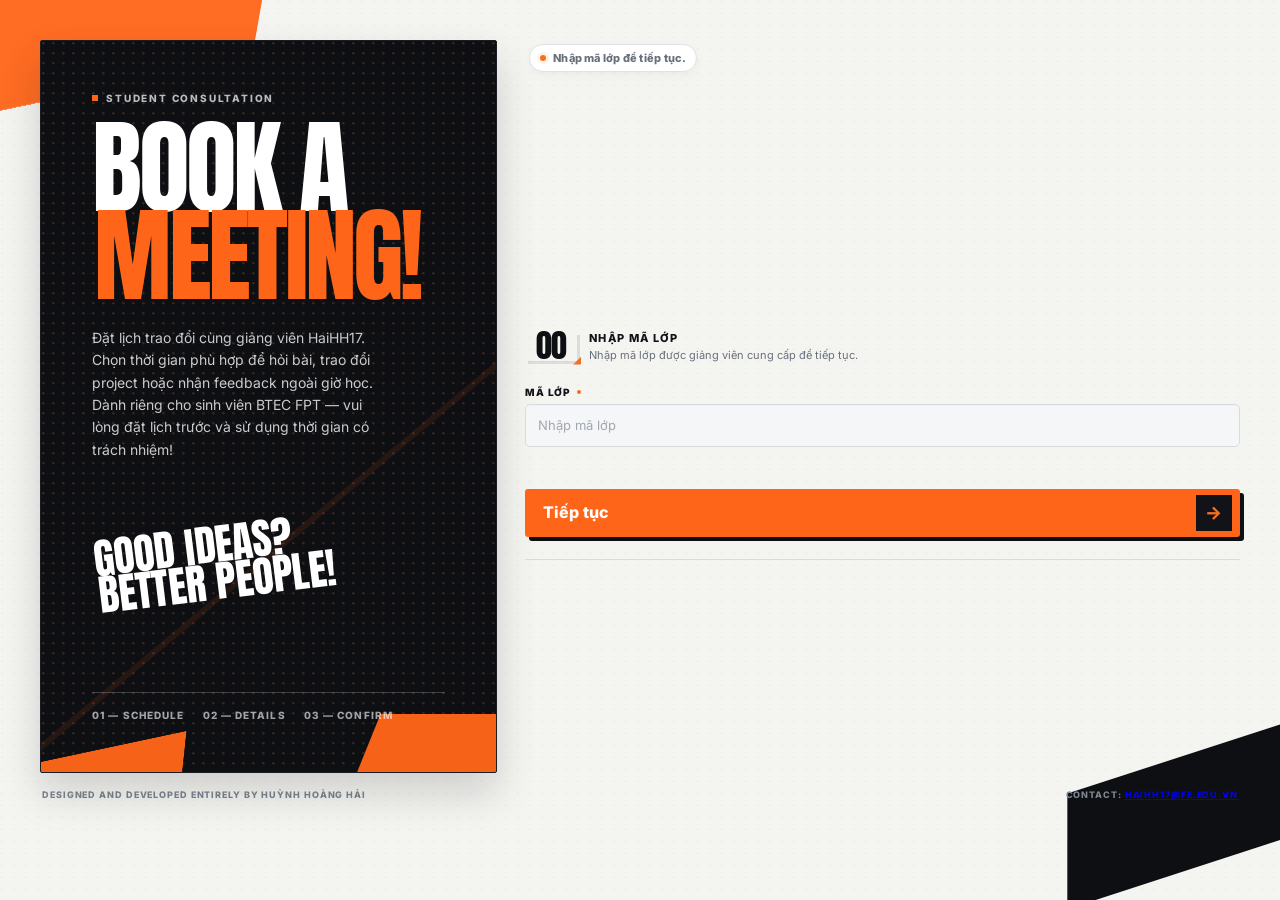
==== commit 034cb236: "index.html" ====
--- a/index.html
+++ b/index.html
@@ -3,6 +3,8 @@
 <head>
   <meta charset="UTF-8">
   <meta name="viewport" content="width=device-width, initial-scale=1.0">
+  <meta name="theme-color" content="#171717">
+  <meta name="description" content="Đặt lịch trao đổi học thuật cùng giảng viên Huỳnh Hoàng Hải.">
   <title>Student Meeting Booking</title>
   <link rel="stylesheet" href="./css/style.css">
 </head>
@@ -22,8 +24,10 @@
 
           <p class="subtitle">
             Đặt lịch trao đổi cùng giảng viên HaiHH17.
-            Chọn thời gian phù hợp để hỏi bài, trao đổi project hoặc nhận feedback ngoài giờ học.
-            Dành riêng cho sinh viên BTEC FPT — vui lòng đặt lịch trước và sử dụng thời gian có trách nhiệm!
+            Chọn thời gian phù hợp để hỏi bài, trao đổi project
+            hoặc nhận feedback ngoài giờ học.
+            Dành riêng cho sinh viên BTEC FPT — vui lòng đặt lịch
+            trước và sử dụng thời gian có trách nhiệm!
           </p>
         </div>
 
@@ -68,10 +72,7 @@
               required
             >
 
-            <div
-              id="classCodeError"
-              class="field-error"
-            ></div>
+            <div id="classCodeError" class="field-error"></div>
           </div>
 
           <button
@@ -167,10 +168,7 @@
               Lịch meeting đã chọn
             </div>
 
-            <div
-              id="summaryValue"
-              class="summary-value"
-            ></div>
+            <div id="summaryValue" class="summary-value"></div>
           </div>
         </section>
 
@@ -200,10 +198,7 @@
                 required
               >
 
-              <div
-                id="nameError"
-                class="field-error"
-              ></div>
+              <div id="nameError" class="field-error"></div>
             </div>
 
             <div class="form-group">
@@ -218,10 +213,7 @@
                 required
               >
 
-              <div
-                id="mssvError"
-                class="field-error"
-              ></div>
+              <div id="mssvError" class="field-error"></div>
             </div>
 
             <div class="form-group">
@@ -236,10 +228,7 @@
                 required
               >
 
-              <div
-                id="emailError"
-                class="field-error"
-              ></div>
+              <div id="emailError" class="field-error"></div>
             </div>
 
             <div class="form-group">
@@ -255,100 +244,70 @@
                 required
               ></textarea>
 
+              <div id="topicError" class="field-error"></div>
+            </div>
+
+            <div class="booking-consent">
+              <p class="privacy-intro">
+                Vui lòng đọc
+                <button
+                  type="button"
+                  id="openPrivacyNotice"
+                  class="privacy-link"
+                  aria-haspopup="dialog"
+                  aria-controls="privacyNoticeDialog"
+                >
+                  Thông báo quyền riêng tư ↗
+                </button>
+                trước khi đặt lịch.
+              </p>
+
+              <label
+                class="consent-row"
+                for="processingConsent"
+              >
+                <input
+                  type="checkbox"
+                  id="processingConsent"
+                  name="processingConsent"
+                  required
+                >
+
+                <span>
+                  Em xác nhận đã đọc
+                  <strong>Thông báo quyền riêng tư</strong>
+                  và đồng ý để
+                  <strong>Huỳnh Hoàng Hải</strong>
+                  xử lý dữ liệu cá nhân cần thiết nhằm
+                  tiếp nhận, quản lý và thực hiện yêu cầu đặt lịch.
+                </span>
+              </label>
+
               <div
-                id="topicError"
+                id="processingConsentError"
                 class="field-error"
               ></div>
-            </div>
-
-<details id="privacyNotice" class="privacy-notice">
-  <summary>
-    Đọc Thông báo quyền riêng tư
-  </summary>
-
-  <div class="privacy-notice-content">
-    <p>
-      <strong>Người chịu trách nhiệm:</strong>
-      Huỳnh Hoàng Hải
-    </p>
-
-    <p>
-      <strong>Email:</strong>
-      HaiHH17@fe.edu.vn
-    </p>
-
-    <p>
-      <strong>Mục đích:</strong>
-      Tiếp nhận, quản lý và thực hiện lịch trao đổi học thuật.
-    </p>
-
-    <p>
-      <strong>Dữ liệu xử lý:</strong>
-      Họ tên, MSSV, email, nội dung trao đổi,
-      thông tin lịch hẹn và dữ liệu booking liên quan.
-    </p>
-
-    <p>
-      <strong>Nền tảng:</strong>
-      GitHub Pages, Google Apps Script,
-      Google Sheets, Google Calendar và Google Meet.
-    </p>
-
-    <p>
-      <strong>Thời hạn lưu trữ:</strong>
-      06 tháng kể từ thời điểm meeting kết thúc
-      hoặc booking bị hủy.
-    </p>
-
-    <p>
-      Sinh viên có quyền yêu cầu truy cập,
-      chỉnh sửa, xóa hoặc thực hiện các quyền
-      dữ liệu cá nhân theo quy định pháp luật.
-    </p>
-
-    <p>
-      Liên hệ:
-      <a href="mailto:HaiHH17@fe.edu.vn">
-        HaiHH17@fe.edu.vn
-      </a>
-    </p>
-  </div>
-</details>
-
-<div class="consent-group">
-
-  <label for="processingConsent">
-    <input
-      type="checkbox"
-      id="processingConsent"
-      name="processingConsent"
-      required
-    >
-
-    Em đã đọc Thông báo quyền riêng tư và
-    đồng ý để thầy Hải xử lý dữ liệu
-    cá nhân nhằm tiếp nhận, quản lý và thực hiện
-    yêu cầu đặt lịch.
-  </label>
-
-  <div
-    id="processingConsentError"
-    class="field-error"
-  ></div>
-
-  <label for="calendarInviteConsent">
-    <input
-      type="checkbox"
-      id="calendarInviteConsent"
-      name="calendarInviteConsent"
-    >
-
-    Em đồng ý nhận email lời mời lịch họp
-    qua Google Calendar.
-    (Không bắt buộc)
-  </label>
-
-</div>
+
+              <label
+                class="consent-row"
+                for="calendarInviteConsent"
+              >
+                <input
+                  type="checkbox"
+                  id="calendarInviteConsent"
+                  name="calendarInviteConsent"
+                >
+
+                <span>
+                  Em đồng ý để email của mình được thêm vào
+                  <strong>danh sách khách mời Google Calendar</strong>
+                  và nhận email lời mời lịch họp.
+                  <span class="consent-optional">
+                    (Không bắt buộc)
+                  </span>
+                </span>
+              </label>
+            </div>
 
             <button
               id="confirmButton"
@@ -360,10 +319,7 @@
               <span aria-hidden="true">→</span>
             </button>
 
-            <div
-              id="formMessage"
-              class="form-message"
-            ></div>
+            <div id="formMessage" class="form-message"></div>
           </form>
         </section>
 
@@ -375,14 +331,236 @@
         </span>
 
         <span>
-          Contact: HaiHH17@fpt.edu.vn
+          Contact:
+          <a href="mailto:HaiHH17@fe.edu.vn">
+            HaiHH17@fe.edu.vn
+          </a>
         </span>
       </footer>
 
     </div>
   </div>
 
+  <dialog
+    id="privacyNoticeDialog"
+    class="privacy-dialog"
+    aria-labelledby="privacyNoticeTitle"
+  >
+    <div class="privacy-dialog-header">
+      <div>
+        <span class="privacy-dialog-label">
+          STUDENT MEETING BOOKING
+        </span>
+
+        <h2 id="privacyNoticeTitle">
+          Thông báo quyền riêng tư
+        </h2>
+
+        <span class="privacy-version">
+          PRIVACY NOTICE · VERSION 1.2
+        </span>
+      </div>
+
+      <button
+        type="button"
+        id="closePrivacyNotice"
+        class="privacy-close"
+        aria-label="Đóng thông báo"
+      >
+        ×
+      </button>
+    </div>
+
+    <div class="privacy-dialog-body">
+
+      <section>
+        <h3>01. Người chịu trách nhiệm</h3>
+        <p>
+          Huỳnh Hoàng Hải là cá nhân xây dựng và vận hành
+          hệ thống Student Meeting Booking.
+        </p>
+        <p>
+          Email:
+          <a href="mailto:HaiHH17@fe.edu.vn">
+            HaiHH17@fe.edu.vn
+          </a>
+        </p>
+      </section>
+
+      <section>
+        <h3>02. Mục đích xử lý dữ liệu</h3>
+        <p>
+          Tiếp nhận, xác thực, quản lý lịch hẹn học thuật,
+          tạo sự kiện Google Calendar, Google Meet và
+          liên hệ với sinh viên về lịch hẹn.
+        </p>
+        <p>
+          Dữ liệu không được sử dụng cho mục đích
+          quảng cáo hoặc tiếp thị.
+        </p>
+      </section>
+
+      <section>
+        <h3>03. Dữ liệu được xử lý</h3>
+        <ul>
+          <li>Họ và tên sinh viên.</li>
+          <li>Mã số sinh viên (MSSV).</li>
+          <li>Địa chỉ email.</li>
+          <li>Nội dung trao đổi.</li>
+          <li>Ngày, giờ và trạng thái booking.</li>
+          <li>Thời điểm tạo booking.</li>
+          <li>Google Calendar Event ID và Google Meet Link.</li>
+        </ul>
+        <p>
+          Mã lớp được sử dụng để xác thực quyền truy cập
+          và không được lưu trong bản ghi booking.
+        </p>
+      </section>
+
+      <section>
+        <h3>04. Nền tảng công nghệ</h3>
+        <p>
+          GitHub Pages, Google Apps Script, Google Sheets,
+          Google Calendar và Google Meet.
+        </p>
+        <p>
+          Dữ liệu có thể được xử lý trên hạ tầng của
+          các nhà cung cấp dịch vụ theo phạm vi và
+          điều khoản dịch vụ tương ứng.
+        </p>
+      </section>
+
+      <section>
+        <h3>05. Thời hạn lưu trữ</h3>
+        <p>
+          Dữ liệu booking được lưu trữ tối đa
+          <strong>06 tháng</strong> kể từ thời điểm
+          kết thúc khung giờ meeting hoặc thời điểm
+          booking bị hủy được ghi nhận.
+        </p>
+        <p>
+          Sau thời hạn này, dữ liệu định danh sẽ được
+          xóa hoặc khử nhận dạng trong phạm vi hệ thống
+          do người phụ trách quản lý, trừ trường hợp
+          có căn cứ pháp lý cần tiếp tục lưu trữ.
+        </p>
+      </section>
+
+      <section>
+        <h3>06. Chính sách hủy lịch</h3>
+        <p>
+          Sinh viên gửi yêu cầu hủy lịch qua email:
+        </p>
+        <p>
+          <strong>[MEET BOOKING – CANCELLATION]</strong>
+        </p>
+        <p>
+          <a href="mailto:HaiHH17@fe.edu.vn">
+            HaiHH17@fe.edu.vn
+          </a>
+        </p>
+        <p>
+          Email cần có họ tên, MSSV, ngày và khung giờ
+          đã đặt để xác định booking.
+        </p>
+      </section>
+
+      <section>
+        <h3>07. Quyền của sinh viên</h3>
+        <p>
+          Sinh viên có quyền được biết, đồng ý,
+          rút lại sự đồng ý, truy cập, chỉnh sửa,
+          yêu cầu xóa hoặc hạn chế xử lý dữ liệu
+          và thực hiện các quyền khác theo quy định pháp luật.
+        </p>
+      </section>
+
+      <section>
+        <h3>08. Liên hệ về dữ liệu cá nhân</h3>
+        <p>
+          Tiêu đề email:
+          <strong>[PRIVACY – DATA REQUEST]</strong>
+        </p>
+        <p>
+          <a href="mailto:HaiHH17@fe.edu.vn">
+            HaiHH17@fe.edu.vn
+          </a>
+        </p>
+        <p>
+          Người tiếp nhận: Huỳnh Hoàng Hải.
+        </p>
+      </section>
+
+      <section>
+        <h3>09. Cơ chế đồng ý</h3>
+        <p>
+          Sự đồng ý phải được thể hiện tự nguyện,
+          rõ ràng, cụ thể và có thể kiểm chứng.
+        </p>
+        <p>
+          Việc không đồng ý với hoạt động xử lý dữ liệu
+          cần thiết cho booking đồng nghĩa với việc
+          hệ thống không thể thực hiện yêu cầu đặt lịch.
+        </p>
+      </section>
+
+      <section>
+        <h3>10. Cập nhật thông báo</h3>
+        <p>
+          Thông báo có thể được cập nhật khi mục đích,
+          loại dữ liệu, nền tảng hoặc quy trình xử lý
+          của hệ thống thay đổi.
+        </p>
+        <p>
+          Phiên bản hiện tại: 1.2
+        </p>
+      </section>
+
+    </div>
+
+    <div class="privacy-dialog-footer">
+      <button
+        type="button"
+        id="closePrivacyNoticeFooter"
+        class="confirm-button"
+      >
+        Đã hiểu
+      </button>
+    </div>
+  </dialog>
+
   <script src="./js/api.js"></script>
   <script src="./js/app.js"></script>
+
+  <script>
+    (() => {
+      const dialog = document.getElementById('privacyNoticeDialog');
+      const openButton = document.getElementById('openPrivacyNotice');
+      const closeButtons = [
+        document.getElementById('closePrivacyNotice'),
+        document.getElementById('closePrivacyNoticeFooter')
+      ];
+
+      if (!dialog || !openButton) return;
+
+      openButton.addEventListener('click', () => {
+        dialog.showModal();
+      });
+
+      closeButtons.forEach(button => {
+        if (!button) return;
+
+        button.addEventListener('click', () => {
+          dialog.close();
+        });
+      });
+
+      dialog.addEventListener('click', event => {
+        if (event.target === dialog) {
+          dialog.close();
+        }
+      });
+    })();
+  </script>
 </body>
 </html>
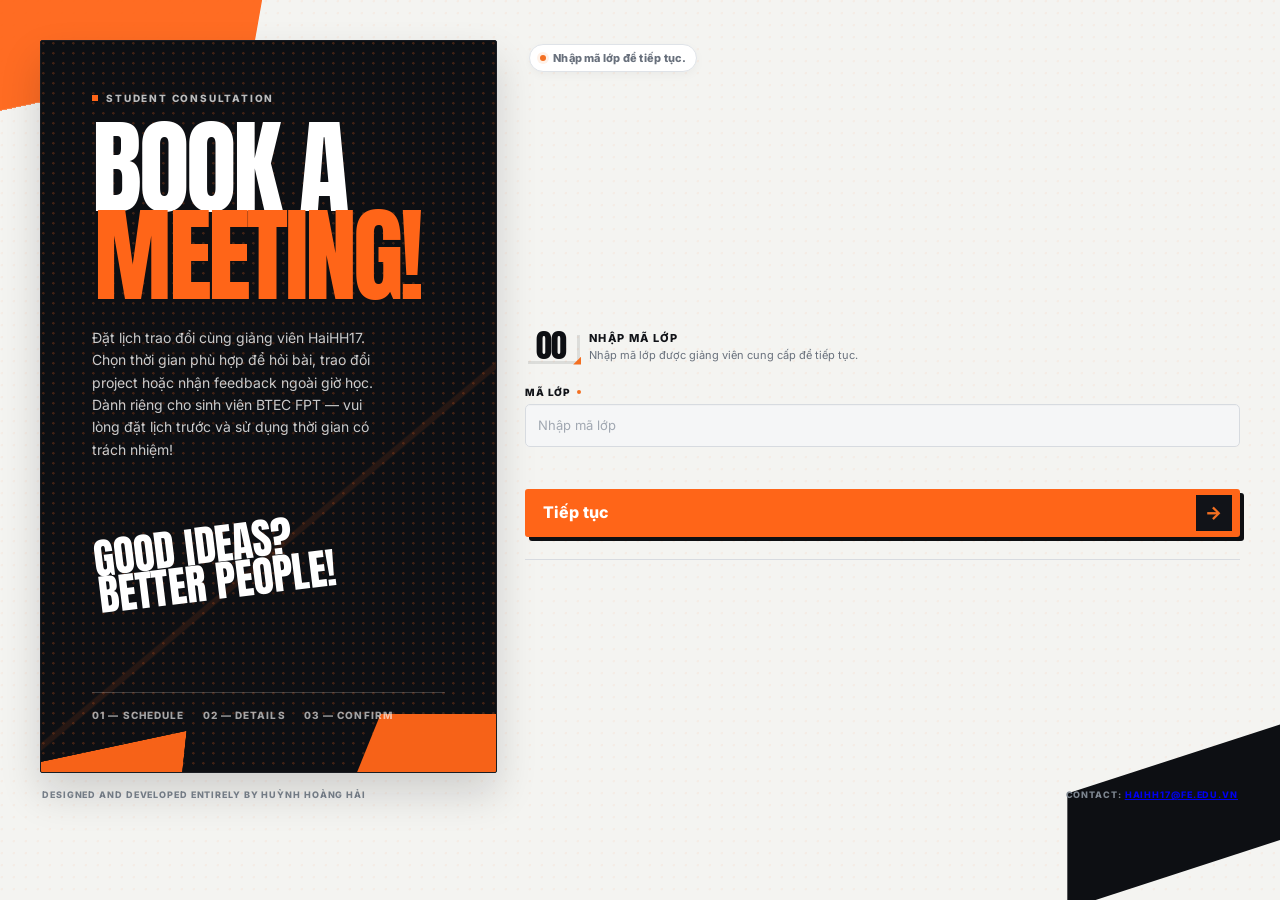
==== commit ceb1d976: "index.html" ====
--- a/index.html
+++ b/index.html
@@ -357,7 +357,7 @@
         </h2>
 
         <span class="privacy-version">
-          PRIVACY NOTICE · VERSION 1.2
+          CĂN CỨ PHÁP LÝ · Luật 91/2025/QH15 · Nghị định 356/2025/NĐ-CP
         </span>
       </div>
 
@@ -372,7 +372,32 @@
     </div>
 
     <div class="privacy-dialog-body">
-
+      <section>
+        <h3>00. Căn cứ pháp lý</h3>
+
+        <p>
+          Thông báo này được xây dựng trên cơ sở:
+        </p>
+
+        <ul>
+          <li>
+            Luật Bảo vệ dữ liệu cá nhân số
+            91/2025/QH15 ngày 26/06/2025.
+          </li>
+
+          <li>
+            Nghị định 356/2025/NĐ-CP ngày 31/12/2025
+            quy định chi tiết một số điều và biện pháp
+            thi hành Luật Bảo vệ dữ liệu cá nhân.
+          </li>
+        </ul>
+
+        <p>
+          Các hoạt động xử lý dữ liệu cá nhân được
+          thực hiện theo các văn bản trên và quy định
+          pháp luật có liên quan.
+        </p>
+      </section>
       <section>
         <h3>01. Người chịu trách nhiệm</h3>
         <p>
--- a/css/style.css
+++ b/css/style.css
@@ -2694,3 +2694,259 @@
     line-height: 0.96 !important;
   }
 }
+
+.privacy-dialog {
+  border: 3px solid #171717;
+  border-radius: 8px;
+  overflow: hidden;
+  background: #fff;
+  box-shadow: 0 24px 70px rgba(0, 0, 0, 0.3);
+}
+
+.privacy-dialog-header {
+  position: relative;
+  background: #171717;
+  color: #fff;
+  padding: 30px 24px 22px;
+  border-bottom: 5px solid #f5c542;
+}
+
+.privacy-dialog-header::before {
+  content: "";
+  position: absolute;
+  top: 0;
+  left: 0;
+  right: 0;
+  height: 11px;
+
+  background: repeating-linear-gradient(
+    135deg,
+    #f5c542 0 12px,
+    #171717 12px 24px
+  );
+}
+
+.privacy-dialog-label {
+  color: #f5c542;
+  font-weight: 800;
+  letter-spacing: 1.5px;
+}
+
+.privacy-dialog-header h2 {
+  color: #fff;
+  font-weight: 900;
+  text-transform: uppercase;
+}
+
+.privacy-close {
+  color: #fff;
+}
+
+.privacy-dialog-body {
+  background: #fff;
+  color: #171717;
+}
+
+.privacy-dialog-body h3 {
+  color: #171717;
+  font-weight: 900;
+}
+
+.privacy-dialog-body a {
+  color: #c87800;
+  font-weight: 700;
+}
+
+.privacy-dialog-footer {
+  background: #f5c542;
+  border-top: 3px solid #171717;
+}
+
+.privacy-dialog-footer .confirm-button {
+  background: #171717;
+  color: #f5c542;
+  border: 2px solid #171717;
+  border-radius: 4px;
+  font-weight: 800;
+  text-transform: uppercase;
+}
+
+.privacy-dialog-footer .confirm-button:hover {
+  background: #333;
+}
+
+.privacy-dialog {
+  box-sizing: border-box;
+  width: min(720px, calc(100vw - 32px));
+  max-width: calc(100vw - 32px);
+  max-height: 82vh;
+  padding: 0;
+  margin: auto;
+  overflow: hidden;
+}
+
+.privacy-dialog-header {
+  position: relative;
+  display: block;
+  padding: 30px 76px 22px 24px;
+  background: #171717;
+  border-bottom: 5px solid #f5c542;
+}
+
+.privacy-dialog-header > div:first-child {
+  min-width: 0;
+}
+
+.privacy-dialog-header h2 {
+  margin: 10px 0;
+  font-size: 23px;
+  line-height: 1.3;
+}
+
+.privacy-dialog-header .privacy-close {
+  position: absolute;
+  top: 23px;
+  right: 23px;
+
+  display: flex !important;
+  align-items: center;
+  justify-content: center;
+
+  width: 40px !important;
+  min-width: 40px !important;
+  height: 40px;
+  padding: 0 !important;
+  margin: 0;
+
+  border: 2px solid #f5c542 !important;
+  border-radius: 5px !important;
+
+  background: #f5c542 !important;
+  color: #171717 !important;
+
+  font-size: 27px;
+  font-weight: 900;
+  line-height: 1;
+
+  cursor: pointer;
+}
+
+.privacy-dialog-body {
+  max-height: calc(82vh - 190px);
+  overflow-y: auto;
+  padding: 20px 24px 28px;
+}
+
+.privacy-dialog-body section {
+  margin-top: 16px;
+}
+
+.privacy-dialog-body h3 {
+  font-size: 15px;
+  font-weight: 900;
+}
+
+.privacy-dialog-footer {
+  padding: 14px 24px;
+  background: #f5c542;
+  border-top: 3px solid #171717;
+}
+
+@media (max-width: 600px) {
+  .privacy-dialog {
+    width: calc(100vw - 24px);
+    max-width: calc(100vw - 24px);
+    max-height: 88vh;
+  }
+
+  .privacy-dialog-header {
+    padding: 28px 65px 20px 18px;
+  }
+
+  .privacy-dialog-header .privacy-close {
+    top: 18px;
+    right: 16px;
+    width: 36px !important;
+    min-width: 36px !important;
+    height: 36px;
+  }
+
+  .privacy-dialog-body {
+    max-height: calc(88vh - 180px);
+    padding: 16px 18px 22px;
+  }
+
+  .privacy-dialog-footer {
+    padding: 12px 18px;
+  }
+}
+
+.privacy-dialog[open] {
+  display: flex;
+  flex-direction: column;
+
+  width: min(720px, calc(100vw - 32px));
+  height: min(82vh, 760px);
+  max-height: 82vh;
+
+  padding: 0;
+  margin: auto;
+  overflow: hidden;
+  box-sizing: border-box;
+}
+
+.privacy-dialog-header {
+  flex: 0 0 auto;
+}
+
+.privacy-dialog-body {
+  flex: 1 1 auto;
+  min-height: 0;
+  max-height: none;
+
+  overflow-x: hidden;
+  overflow-y: auto;
+
+  overscroll-behavior: contain;
+}
+
+.privacy-dialog-footer {
+  flex: 0 0 auto;
+  position: relative;
+  z-index: 2;
+
+  display: flex;
+  justify-content: flex-end;
+  align-items: center;
+
+  min-height: 76px;
+  padding: 12px 24px;
+  box-sizing: border-box;
+}
+
+.privacy-dialog-footer .confirm-button {
+  display: inline-flex;
+  align-items: center;
+  justify-content: center;
+
+  width: auto;
+  min-width: 120px;
+  min-height: 48px;
+
+  margin: 0;
+  padding: 12px 28px;
+  line-height: 1.2;
+}
+
+@media (max-width: 600px) {
+  .privacy-dialog[open] {
+    width: calc(100vw - 24px);
+    height: 88vh;
+    max-height: 88vh;
+  }
+
+  .privacy-dialog-footer {
+    min-height: 68px;
+    padding: 10px 18px;
+  }
+}
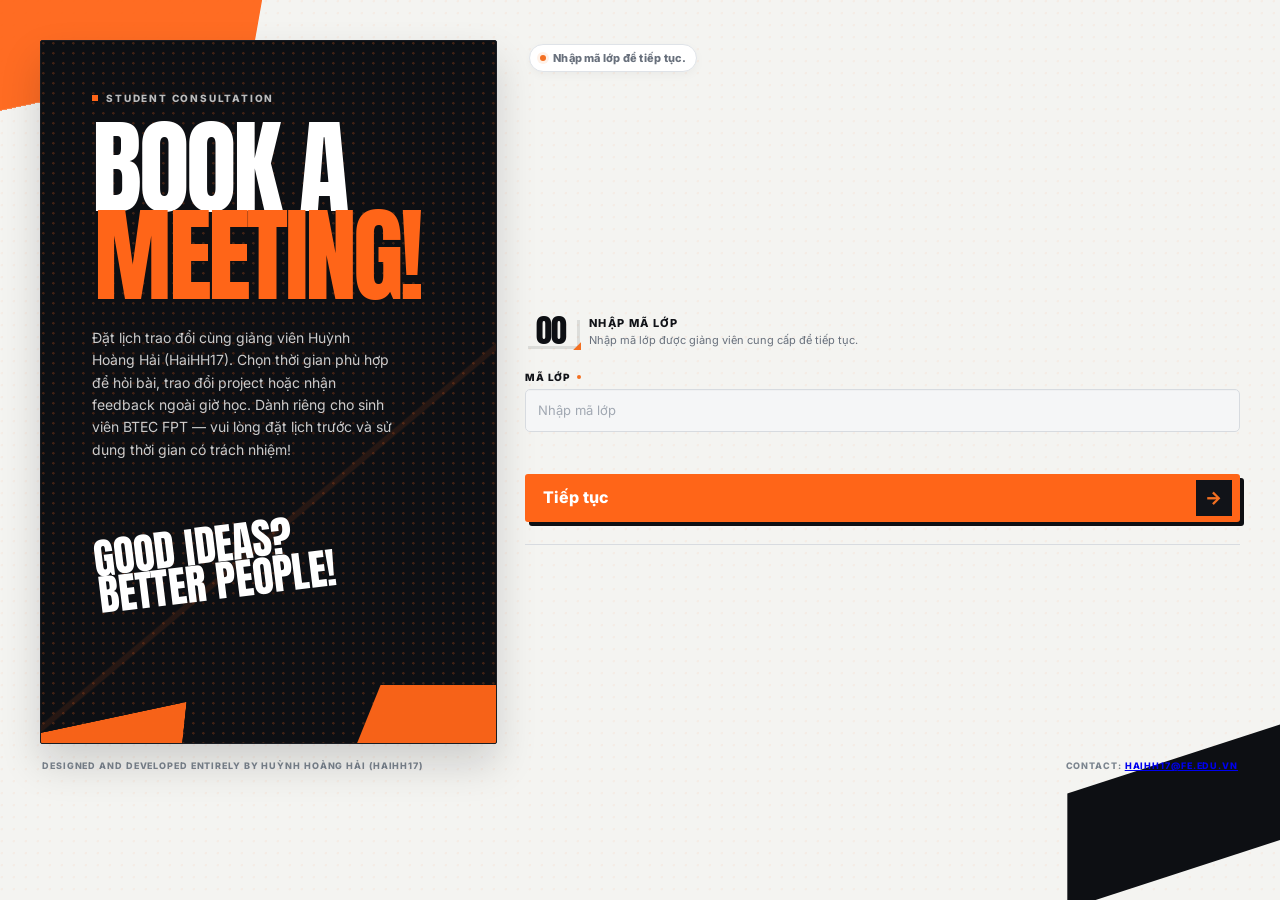
==== commit 6c5ed026: "index.html" ====
--- a/index.html
+++ b/index.html
@@ -1,10 +1,11 @@
+
 <!DOCTYPE html>
 <html lang="vi">
 <head>
   <meta charset="UTF-8">
   <meta name="viewport" content="width=device-width, initial-scale=1.0">
   <meta name="theme-color" content="#171717">
-  <meta name="description" content="Đặt lịch trao đổi học thuật cùng giảng viên Huỳnh Hoàng Hải.">
+  <meta name="description" content="Đặt lịch trao đổi học thuật cùng giảng viên Huỳnh Hoàng Hải (HaiHH17).">
   <title>Student Meeting Booking</title>
   <link rel="stylesheet" href="./css/style.css">
 </head>
@@ -23,7 +24,7 @@
           </h1>
 
           <p class="subtitle">
-            Đặt lịch trao đổi cùng giảng viên HaiHH17.
+            Đặt lịch trao đổi cùng giảng viên Huỳnh Hoàng Hải (HaiHH17).
             Chọn thời gian phù hợp để hỏi bài, trao đổi project
             hoặc nhận feedback ngoài giờ học.
             Dành riêng cho sinh viên BTEC FPT — vui lòng đặt lịch
@@ -31,11 +32,6 @@
           </p>
         </div>
 
-        <div class="header-meta">
-          <span>01 — SCHEDULE</span>
-          <span>02 — DETAILS</span>
-          <span>03 — CONFIRM</span>
-        </div>
       </header>
 
       <div class="status-bar">
@@ -240,74 +236,81 @@
                 id="studentTopic"
                 name="studentTopic"
                 rows="4"
-                placeholder="Ví dụ: Em muốn hỏi về concept, layout hoặc feedback Assignment 2."
+                placeholder="Ví dụ: Em muốn hỏi về concept, layout hoặc feedback Assignment, Final."
                 required
               ></textarea>
 
               <div id="topicError" class="field-error"></div>
             </div>
 
-            <div class="booking-consent">
-              <p class="privacy-intro">
-                Vui lòng đọc
-                <button
-                  type="button"
-                  id="openPrivacyNotice"
-                  class="privacy-link"
-                  aria-haspopup="dialog"
-                  aria-controls="privacyNoticeDialog"
-                >
-                  Thông báo quyền riêng tư ↗
-                </button>
-                trước khi đặt lịch.
-              </p>
-
-              <label
-                class="consent-row"
-                for="processingConsent"
-              >
-                <input
-                  type="checkbox"
-                  id="processingConsent"
-                  name="processingConsent"
-                  required
-                >
-
-                <span>
-                  Em xác nhận đã đọc
-                  <strong>Thông báo quyền riêng tư</strong>
-                  và đồng ý để
-                  <strong>Huỳnh Hoàng Hải</strong>
-                  xử lý dữ liệu cá nhân cần thiết nhằm
-                  tiếp nhận, quản lý và thực hiện yêu cầu đặt lịch.
-                </span>
-              </label>
-
-              <div
-                id="processingConsentError"
-                class="field-error"
-              ></div>
-
-              <label
-                class="consent-row"
-                for="calendarInviteConsent"
-              >
-                <input
-                  type="checkbox"
-                  id="calendarInviteConsent"
-                  name="calendarInviteConsent"
-                >
-
-                <span>
-                  Em đồng ý để email của mình được thêm vào
-                  <strong>danh sách khách mời Google Calendar</strong>
-                  và nhận email lời mời lịch họp.
-                  <span class="consent-optional">
-                    (Không bắt buộc)
+            <section class="booking-consent" aria-labelledby="consentHeading">
+              <div class="consent-zone-header">
+                <div class="consent-zone-title" id="consentHeading">
+                  WARNING ZONE
+                </div>
+
+                <div class="consent-zone-subtitle">
+                  PRIVACY & AUTHORIZATION
+                </div>
+              </div>
+
+              <div class="consent-zone-body">
+                <p class="privacy-intro">
+                  Vui lòng đọc
+                  <button
+                    type="button"
+                    id="openPrivacyNotice"
+                    class="privacy-link"
+                    aria-haspopup="dialog"
+                    aria-controls="privacyNoticeDialog"
+                  >
+                    Thông báo quyền riêng tư ↗
+                  </button>
+                  trước khi đặt lịch.
+                </p>
+
+                <label class="consent-row" for="processingConsent">
+                  <input
+                    type="checkbox"
+                    id="processingConsent"
+                    name="processingConsent"
+                    required
+                  >
+
+                  <span>
+                    Em xác nhận đã đọc
+                    <strong>Thông báo quyền riêng tư</strong>
+                    và đồng ý để
+                    <strong> thầy Huỳnh Hoàng Hải (HaiHH17)</strong>
+                    xử lý dữ liệu cá nhân cần thiết nhằm
+                    tiếp nhận, quản lý và thực hiện yêu cầu đặt lịch.
                   </span>
-                </span>
-              </label>
-            </div>
+                </label>
+
+                <div
+                  id="processingConsentError"
+                  class="field-error"
+                ></div>
+
+                <label class="consent-row" for="calendarInviteConsent">
+                  <input
+                    type="checkbox"
+                    id="calendarInviteConsent"
+                    name="calendarInviteConsent"
+                  >
+
+                  <span>
+                    Em đồng ý để email của mình được thêm vào
+                    <strong>danh sách khách mời Google Calendar</strong>
+                    và nhận email lời mời lịch họp.
+
+                    <span class="consent-optional">
+                      (Không bắt buộc)
+                    </span>
+                  </span>
+                </label>
+              </div>
+            </section>
 
             <button
               id="confirmButton"
@@ -327,7 +330,7 @@
 
       <footer class="page-footer">
         <span>
-          Designed and developed entirely by Huỳnh Hoàng Hải
+          Designed and developed entirely by Huỳnh Hoàng Hải (HaiHH17)
         </span>
 
         <span>
@@ -357,7 +360,7 @@
         </h2>
 
         <span class="privacy-version">
-          CĂN CỨ PHÁP LÝ · Luật 91/2025/QH15 · Nghị định 356/2025/NĐ-CP
+          CĂN CỨ PHÁP LÝ: LUẬT 91/2025/QH15 · NGHỊ ĐỊNH 356/2025/NĐ-CP
         </span>
       </div>
 
@@ -372,6 +375,7 @@
     </div>
 
     <div class="privacy-dialog-body">
+
       <section>
         <h3>00. Căn cứ pháp lý</h3>
 
@@ -398,12 +402,15 @@
           pháp luật có liên quan.
         </p>
       </section>
+
       <section>
         <h3>01. Người chịu trách nhiệm</h3>
-        <p>
-          Huỳnh Hoàng Hải là cá nhân xây dựng và vận hành
+
+        <p>
+          Huỳnh Hoàng Hải (HaiHH17) là cá nhân xây dựng và vận hành
           hệ thống Student Meeting Booking.
         </p>
+
         <p>
           Email:
           <a href="mailto:HaiHH17@fe.edu.vn">
@@ -414,11 +421,13 @@
 
       <section>
         <h3>02. Mục đích xử lý dữ liệu</h3>
+
         <p>
           Tiếp nhận, xác thực, quản lý lịch hẹn học thuật,
           tạo sự kiện Google Calendar, Google Meet và
           liên hệ với sinh viên về lịch hẹn.
         </p>
+
         <p>
           Dữ liệu không được sử dụng cho mục đích
           quảng cáo hoặc tiếp thị.
@@ -427,6 +436,7 @@
 
       <section>
         <h3>03. Dữ liệu được xử lý</h3>
+
         <ul>
           <li>Họ và tên sinh viên.</li>
           <li>Mã số sinh viên (MSSV).</li>
@@ -436,6 +446,7 @@
           <li>Thời điểm tạo booking.</li>
           <li>Google Calendar Event ID và Google Meet Link.</li>
         </ul>
+
         <p>
           Mã lớp được sử dụng để xác thực quyền truy cập
           và không được lưu trong bản ghi booking.
@@ -444,10 +455,12 @@
 
       <section>
         <h3>04. Nền tảng công nghệ</h3>
+
         <p>
           GitHub Pages, Google Apps Script, Google Sheets,
           Google Calendar và Google Meet.
         </p>
+
         <p>
           Dữ liệu có thể được xử lý trên hạ tầng của
           các nhà cung cấp dịch vụ theo phạm vi và
@@ -457,12 +470,14 @@
 
       <section>
         <h3>05. Thời hạn lưu trữ</h3>
+
         <p>
           Dữ liệu booking được lưu trữ tối đa
           <strong>06 tháng</strong> kể từ thời điểm
           kết thúc khung giờ meeting hoặc thời điểm
           booking bị hủy được ghi nhận.
         </p>
+
         <p>
           Sau thời hạn này, dữ liệu định danh sẽ được
           xóa hoặc khử nhận dạng trong phạm vi hệ thống
@@ -473,17 +488,21 @@
 
       <section>
         <h3>06. Chính sách hủy lịch</h3>
+
         <p>
           Sinh viên gửi yêu cầu hủy lịch qua email:
         </p>
+
         <p>
           <strong>[MEET BOOKING – CANCELLATION]</strong>
         </p>
+
         <p>
           <a href="mailto:HaiHH17@fe.edu.vn">
             HaiHH17@fe.edu.vn
           </a>
         </p>
+
         <p>
           Email cần có họ tên, MSSV, ngày và khung giờ
           đã đặt để xác định booking.
@@ -492,6 +511,7 @@
 
       <section>
         <h3>07. Quyền của sinh viên</h3>
+
         <p>
           Sinh viên có quyền được biết, đồng ý,
           rút lại sự đồng ý, truy cập, chỉnh sửa,
@@ -502,26 +522,31 @@
 
       <section>
         <h3>08. Liên hệ về dữ liệu cá nhân</h3>
+
         <p>
           Tiêu đề email:
           <strong>[PRIVACY – DATA REQUEST]</strong>
         </p>
+
         <p>
           <a href="mailto:HaiHH17@fe.edu.vn">
             HaiHH17@fe.edu.vn
           </a>
         </p>
-        <p>
-          Người tiếp nhận: Huỳnh Hoàng Hải.
+
+        <p>
+          Người tiếp nhận: Huỳnh Hoàng Hải (HaiHH17).
         </p>
       </section>
 
       <section>
         <h3>09. Cơ chế đồng ý</h3>
+
         <p>
           Sự đồng ý phải được thể hiện tự nguyện,
           rõ ràng, cụ thể và có thể kiểm chứng.
         </p>
+
         <p>
           Việc không đồng ý với hoạt động xử lý dữ liệu
           cần thiết cho booking đồng nghĩa với việc
@@ -531,13 +556,15 @@
 
       <section>
         <h3>10. Cập nhật thông báo</h3>
+
         <p>
           Thông báo có thể được cập nhật khi mục đích,
           loại dữ liệu, nền tảng hoặc quy trình xử lý
           của hệ thống thay đổi.
         </p>
-        <p>
-          Phiên bản hiện tại: 1.2
+
+        <p>
+          Thanks for your reading, Huỳnh Hoàng Hải (HaiHH17).
         </p>
       </section>
 
@@ -561,6 +588,7 @@
     (() => {
       const dialog = document.getElementById('privacyNoticeDialog');
       const openButton = document.getElementById('openPrivacyNotice');
+
       const closeButtons = [
         document.getElementById('closePrivacyNotice'),
         document.getElementById('closePrivacyNoticeFooter')
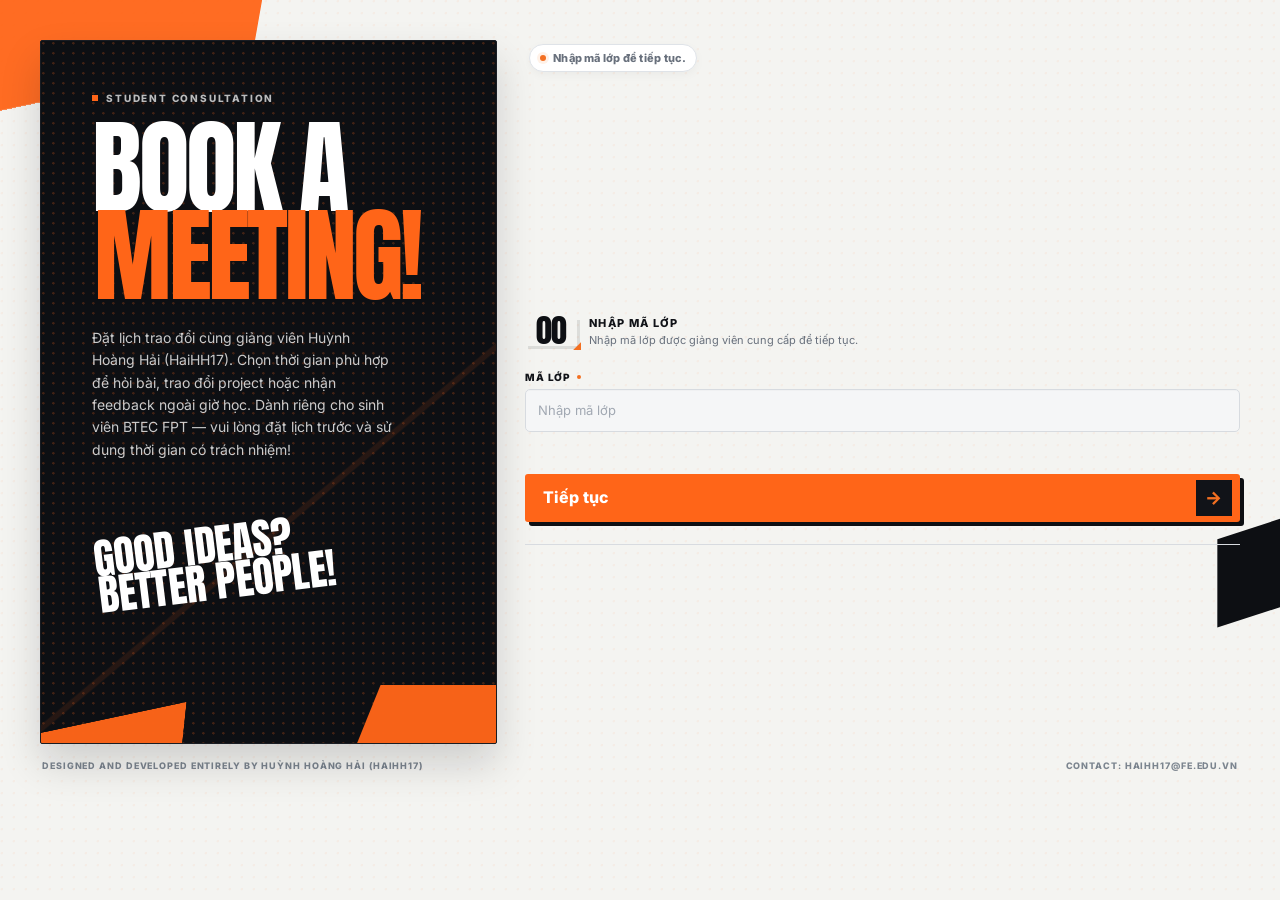
==== commit aa2c9c41: "index.html" ====
--- a/index.html
+++ b/index.html
@@ -564,7 +564,7 @@
         </p>
 
         <p>
-          Thanks for your reading, Huỳnh Hoàng Hải (HaiHH17).
+          <strong>Thanks for your reading, Huỳnh Hoàng Hải (HaiHH17).</strong>
         </p>
       </section>
 
--- a/css/style.css
+++ b/css/style.css
@@ -2695,19 +2695,204 @@
   }
 }
 
+.booking-consent {
+  width: 100%;
+  box-sizing: border-box;
+  margin: 30px 0 26px;
+  overflow: hidden;
+  background: #fffaf0;
+  border: 2px solid #171717;
+  border-radius: 6px;
+  box-shadow: 6px 6px 0 #171717;
+}
+
+.booking-consent::before {
+  content: "";
+  display: block;
+  height: 10px;
+  background: repeating-linear-gradient(
+    135deg,
+    #f5c542 0 14px,
+    #171717 14px 28px
+  );
+}
+
+.consent-zone-header {
+  display: flex;
+  flex-wrap: wrap;
+  align-items: center;
+  justify-content: space-between;
+  gap: 8px 16px;
+  padding: 16px 22px;
+  background: #171717;
+  border-bottom: 4px solid #f5c542;
+}
+
+.consent-zone-title {
+  color: #f5c542;
+  font-size: 16px;
+  font-weight: 900;
+  letter-spacing: 1.8px;
+}
+
+.consent-zone-subtitle {
+  color: #ffffff;
+  font-size: 11px;
+  font-weight: 700;
+  letter-spacing: 1.2px;
+  opacity: 0.8;
+}
+
+.consent-zone-body {
+  display: flex;
+  flex-direction: column;
+  gap: 18px;
+  padding: 24px;
+  box-sizing: border-box;
+}
+
+.privacy-intro {
+  margin: 0;
+  font-size: 14px;
+  line-height: 1.7;
+}
+
+.privacy-link {
+  display: inline;
+  padding: 0;
+  margin: 0;
+  border: 0;
+  background: transparent;
+  color: #c87516;
+  font: inherit;
+  font-weight: 800;
+  text-decoration: underline;
+  cursor: pointer;
+}
+
+.privacy-link:hover {
+  color: #171717;
+}
+
+.consent-row {
+  display: grid;
+  grid-template-columns: 28px minmax(0, 1fr);
+  align-items: start;
+  gap: 14px;
+  width: 100%;
+  box-sizing: border-box;
+  padding: 18px 20px;
+  background: #ffffff;
+  border: 1px solid #ded5c3;
+  border-radius: 5px;
+  color: #171717;
+  font-size: 14px;
+  line-height: 1.75;
+  cursor: pointer;
+  transition:
+    border-color 0.2s ease,
+    background 0.2s ease,
+    transform 0.2s ease;
+}
+
+.consent-row:hover {
+  border-color: #e58a24;
+  background: #fffdf7;
+}
+
+.consent-row span {
+  min-width: 0;
+}
+
+.consent-row strong {
+  font-weight: 800;
+}
+
+.consent-optional {
+  color: #777777;
+  font-size: 13px;
+  font-weight: 600;
+}
+
+.consent-row input[type="checkbox"] {
+  appearance: none;
+  -webkit-appearance: none;
+  position: relative;
+  display: block;
+  width: 25px;
+  height: 25px;
+  min-width: 25px;
+  margin: 3px 0 0;
+  padding: 0;
+  background: #ffffff;
+  border: 3px solid #252525;
+  border-radius: 2px;
+  cursor: pointer;
+  box-sizing: border-box;
+  transition:
+    border-color 0.2s ease,
+    background 0.2s ease;
+}
+
+.consent-row input[type="checkbox"]:checked::after {
+  content: "";
+  position: absolute;
+  left: 6px;
+  top: -7px;
+  width: 10px;
+  height: 19px;
+  border-right: 5px solid var(--demo-orange);
+  border-bottom: 5px solid var(--demo-orange);
+  transform: rotate(45deg);
+}
+
+.consent-row input[type="checkbox"]:hover {
+  border-color: var(--demo-orange);
+}
+
+.consent-row input[type="checkbox"]:focus-visible {
+  outline: 3px solid rgba(255, 101, 24, 0.3);
+  outline-offset: 4px;
+}
+
+#processingConsentError {
+  margin: -10px 0 0 42px;
+}
+
 .privacy-dialog {
+  box-sizing: border-box;
+  width: min(720px, calc(100vw - 32px));
+  height: min(82vh, 760px);
+  max-width: calc(100vw - 32px);
+  max-height: 82vh;
+  margin: auto;
+  padding: 0;
+  overflow: hidden;
   border: 3px solid #171717;
   border-radius: 8px;
-  overflow: hidden;
-  background: #fff;
+  background: #ffffff;
+  color: #171717;
   box-shadow: 0 24px 70px rgba(0, 0, 0, 0.3);
+  color-scheme: light;
+}
+
+.privacy-dialog::backdrop {
+  background: rgba(0, 0, 0, 0.58);
+  backdrop-filter: blur(3px);
+}
+
+.privacy-dialog[open] {
+  display: flex;
+  flex-direction: column;
 }
 
 .privacy-dialog-header {
   position: relative;
+  display: block;
+  flex: 0 0 auto;
+  padding: 30px 76px 22px 24px;
   background: #171717;
-  color: #fff;
-  padding: 30px 24px 22px;
+  color: #ffffff;
   border-bottom: 5px solid #f5c542;
 }
 
@@ -2718,7 +2903,6 @@
   left: 0;
   right: 0;
   height: 11px;
-
   background: repeating-linear-gradient(
     135deg,
     #f5c542 0 12px,
@@ -2726,223 +2910,204 @@
   );
 }
 
+.privacy-dialog-header > div:first-child {
+  min-width: 0;
+}
+
 .privacy-dialog-label {
   color: #f5c542;
+  font-size: 12px;
   font-weight: 800;
   letter-spacing: 1.5px;
 }
 
 .privacy-dialog-header h2 {
-  color: #fff;
+  margin: 10px 0;
+  color: #ffffff;
+  font-size: 23px;
   font-weight: 900;
+  line-height: 1.3;
   text-transform: uppercase;
 }
 
-.privacy-close {
-  color: #fff;
-}
-
-.privacy-dialog-body {
-  background: #fff;
-  color: #171717;
-}
-
-.privacy-dialog-body h3 {
-  color: #171717;
-  font-weight: 900;
-}
-
-.privacy-dialog-body a {
-  color: #c87800;
-  font-weight: 700;
-}
-
-.privacy-dialog-footer {
-  background: #f5c542;
-  border-top: 3px solid #171717;
-}
-
-.privacy-dialog-footer .confirm-button {
-  background: #171717;
-  color: #f5c542;
-  border: 2px solid #171717;
-  border-radius: 4px;
-  font-weight: 800;
-  text-transform: uppercase;
-}
-
-.privacy-dialog-footer .confirm-button:hover {
-  background: #333;
-}
-
-.privacy-dialog {
-  box-sizing: border-box;
-  width: min(720px, calc(100vw - 32px));
-  max-width: calc(100vw - 32px);
-  max-height: 82vh;
-  padding: 0;
-  margin: auto;
-  overflow: hidden;
-}
-
-.privacy-dialog-header {
-  position: relative;
-  display: block;
-  padding: 30px 76px 22px 24px;
-  background: #171717;
-  border-bottom: 5px solid #f5c542;
-}
-
-.privacy-dialog-header > div:first-child {
-  min-width: 0;
-}
-
-.privacy-dialog-header h2 {
-  margin: 10px 0;
-  font-size: 23px;
-  line-height: 1.3;
+.privacy-version {
+  color: #ffffff;
+  font-size: 12px;
+  line-height: 1.5;
 }
 
 .privacy-dialog-header .privacy-close {
   position: absolute;
   top: 23px;
   right: 23px;
-
-  display: flex !important;
+  display: flex;
   align-items: center;
   justify-content: center;
-
-  width: 40px !important;
-  min-width: 40px !important;
+  width: 40px;
+  min-width: 40px;
   height: 40px;
-  padding: 0 !important;
   margin: 0;
-
-  border: 2px solid #f5c542 !important;
-  border-radius: 5px !important;
-
-  background: #f5c542 !important;
-  color: #171717 !important;
-
+  padding: 0;
+  border: 2px solid #f5c542;
+  border-radius: 5px;
+  background: #f5c542;
+  color: #171717;
   font-size: 27px;
   font-weight: 900;
   line-height: 1;
-
   cursor: pointer;
-}
-
-.privacy-dialog-body {
-  max-height: calc(82vh - 190px);
-  overflow-y: auto;
-  padding: 20px 24px 28px;
-}
-
-.privacy-dialog-body section {
-  margin-top: 16px;
-}
-
-.privacy-dialog-body h3 {
-  font-size: 15px;
-  font-weight: 900;
-}
-
-.privacy-dialog-footer {
-  padding: 14px 24px;
-  background: #f5c542;
-  border-top: 3px solid #171717;
-}
-
-@media (max-width: 600px) {
-  .privacy-dialog {
-    width: calc(100vw - 24px);
-    max-width: calc(100vw - 24px);
-    max-height: 88vh;
-  }
-
-  .privacy-dialog-header {
-    padding: 28px 65px 20px 18px;
-  }
-
-  .privacy-dialog-header .privacy-close {
-    top: 18px;
-    right: 16px;
-    width: 36px !important;
-    min-width: 36px !important;
-    height: 36px;
-  }
-
-  .privacy-dialog-body {
-    max-height: calc(88vh - 180px);
-    padding: 16px 18px 22px;
-  }
-
-  .privacy-dialog-footer {
-    padding: 12px 18px;
-  }
-}
-
-.privacy-dialog[open] {
-  display: flex;
-  flex-direction: column;
-
-  width: min(720px, calc(100vw - 32px));
-  height: min(82vh, 760px);
-  max-height: 82vh;
-
-  padding: 0;
-  margin: auto;
-  overflow: hidden;
-  box-sizing: border-box;
-}
-
-.privacy-dialog-header {
-  flex: 0 0 auto;
+  transition:
+    background 0.2s ease,
+    color 0.2s ease,
+    border-color 0.2s ease,
+    transform 0.2s ease;
+}
+
+.privacy-dialog-header .privacy-close:hover {
+  border-color: #e53935;
+  background: #e53935;
+  color: #ffffff;
+  transform: rotate(90deg);
 }
 
 .privacy-dialog-body {
   flex: 1 1 auto;
   min-height: 0;
   max-height: none;
-
   overflow-x: hidden;
   overflow-y: auto;
-
   overscroll-behavior: contain;
+  padding: 20px 24px 28px;
+  background: #ffffff;
+  color: #171717;
+  font-size: 14px;
+  line-height: 1.7;
+}
+
+.privacy-dialog-body section {
+  margin-top: 16px;
+}
+
+.privacy-dialog-body h3 {
+  margin: 0 0 8px;
+  color: #171717;
+  font-size: 15px;
+  font-weight: 900;
+}
+
+.privacy-dialog-body p {
+  margin: 8px 0;
+}
+
+.privacy-dialog-body ul {
+  padding-left: 22px;
+}
+
+.privacy-dialog-body a {
+  color: #c87800;
+  font-weight: 700;
 }
 
 .privacy-dialog-footer {
-  flex: 0 0 auto;
   position: relative;
   z-index: 2;
-
   display: flex;
+  flex: 0 0 auto;
+  align-items: center;
   justify-content: flex-end;
-  align-items: center;
-
   min-height: 76px;
   padding: 12px 24px;
   box-sizing: border-box;
+  background: #f5c542;
+  border-top: 3px solid #171717;
 }
 
 .privacy-dialog-footer .confirm-button {
   display: inline-flex;
   align-items: center;
   justify-content: center;
-
   width: auto;
   min-width: 120px;
   min-height: 48px;
-
   margin: 0;
   padding: 12px 28px;
+  border: 2px solid #171717;
+  border-radius: 4px;
+  background: #171717;
+  color: #f5c542;
+  font-weight: 900;
   line-height: 1.2;
+  text-transform: uppercase;
+  box-shadow: 6px 6px 0 #171717;
+  transition:
+    background 0.2s ease,
+    color 0.2s ease,
+    border-color 0.2s ease,
+    transform 0.2s ease,
+    box-shadow 0.2s ease;
+}
+
+.privacy-dialog-footer .confirm-button:hover:not(:disabled) {
+  border-color: #171717;
+  background: #f5c542;
+  color: #171717;
+  transform: translate(3px, 3px);
+  box-shadow: 3px 3px 0 #171717;
+}
+
+.privacy-dialog-footer .confirm-button:active:not(:disabled) {
+  transform: translate(6px, 6px);
+  box-shadow: none;
 }
 
 @media (max-width: 600px) {
-  .privacy-dialog[open] {
+  .consent-zone-header {
+    padding: 14px 16px;
+  }
+
+  .consent-zone-body {
+    gap: 15px;
+    padding: 16px;
+  }
+
+  .consent-row {
+    grid-template-columns: 25px minmax(0, 1fr);
+    gap: 11px;
+    padding: 15px;
+    font-size: 13px;
+  }
+
+  .consent-row input[type="checkbox"] {
+    width: 23px;
+    height: 23px;
+    min-width: 23px;
+  }
+
+  .consent-zone-subtitle {
+    font-size: 10px;
+  }
+
+  .privacy-dialog {
     width: calc(100vw - 24px);
     height: 88vh;
+    max-width: calc(100vw - 24px);
     max-height: 88vh;
+  }
+
+  .privacy-dialog-header {
+    padding: 28px 65px 20px 18px;
+  }
+
+  .privacy-dialog-header .privacy-close {
+    top: 18px;
+    right: 16px;
+    width: 36px;
+    min-width: 36px;
+    height: 36px;
+  }
+
+  .privacy-dialog-body {
+    padding: 16px 18px 22px;
   }
 
   .privacy-dialog-footer {
@@ -2950,3 +3115,49 @@
     padding: 10px 18px;
   }
 }
+
+#bookingForm > .booking-consent {
+  grid-column: 1 / -1;
+  width: 100%;
+  min-width: 0;
+}
+
+.page-footer a {
+  color: inherit;
+  text-decoration: none;
+  transition: color 180ms ease;
+}
+
+.page-footer a:hover {
+  color: var(--demo-orange);
+  text-decoration: underline;
+}
+
+.app::after {
+  position: absolute;
+  top: 55%;
+  right: -230px;
+  bottom: auto;
+
+  width: 300px;
+  height: 84px;
+
+  background: var(--demo-black);
+  transform: rotate(-18deg) skewX(-18deg);
+  pointer-events: none;
+}
+
+@media (max-width: 980px) {
+  .app::after {
+    right: -255px;
+    width: 260px;
+    height: 72px;
+    opacity: 0.5;
+  }
+}
+
+@media (max-width: 640px) {
+  .app::after {
+    display: none;
+  }
+}
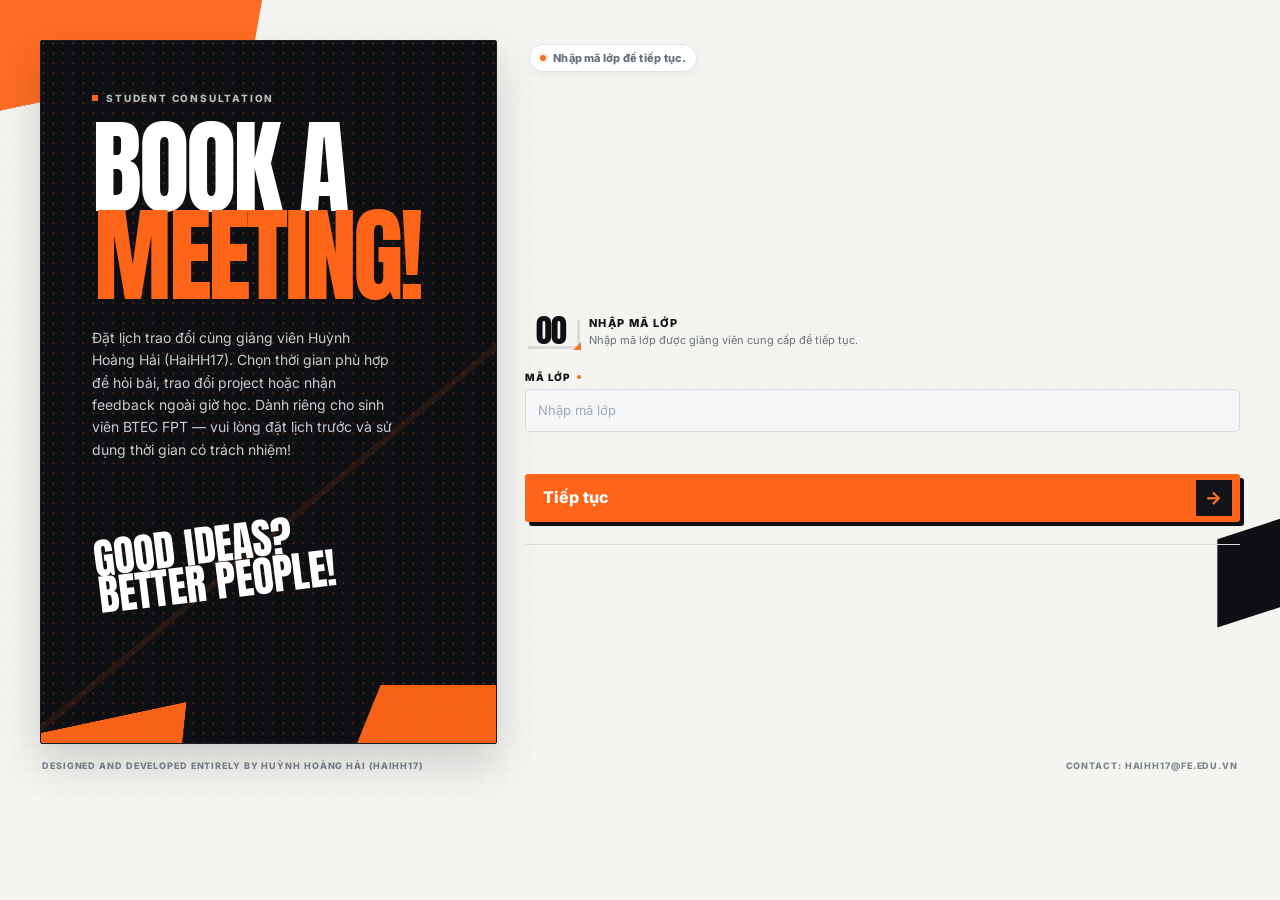
==== commit b40999a0: "index.html" ====
--- a/index.html
+++ b/index.html
@@ -6,7 +6,11 @@
   <meta name="viewport" content="width=device-width, initial-scale=1.0">
   <meta name="theme-color" content="#171717">
   <meta name="description" content="Đặt lịch trao đổi học thuật cùng giảng viên Huỳnh Hoàng Hải (HaiHH17).">
-  <title>Student Meeting Booking</title>
+  <title>Meet Booking System</title>
+  <link rel="icon" href="./favicon.ico" sizes="any">
+  <link rel="icon" type="image/png" sizes="32x32" href="./favicon-32.png">
+  <link rel="icon" type="image/png" sizes="16x16" href="./favicon-16.png">
+  <link rel="apple-touch-icon" sizes="180x180" href="./apple-touch-icon.png">
   <link rel="stylesheet" href="./css/style.css">
 </head>
 
@@ -352,7 +356,7 @@
     <div class="privacy-dialog-header">
       <div>
         <span class="privacy-dialog-label">
-          STUDENT MEETING BOOKING
+          MEET BOOKING SYSTEM
         </span>
 
         <h2 id="privacyNoticeTitle">
